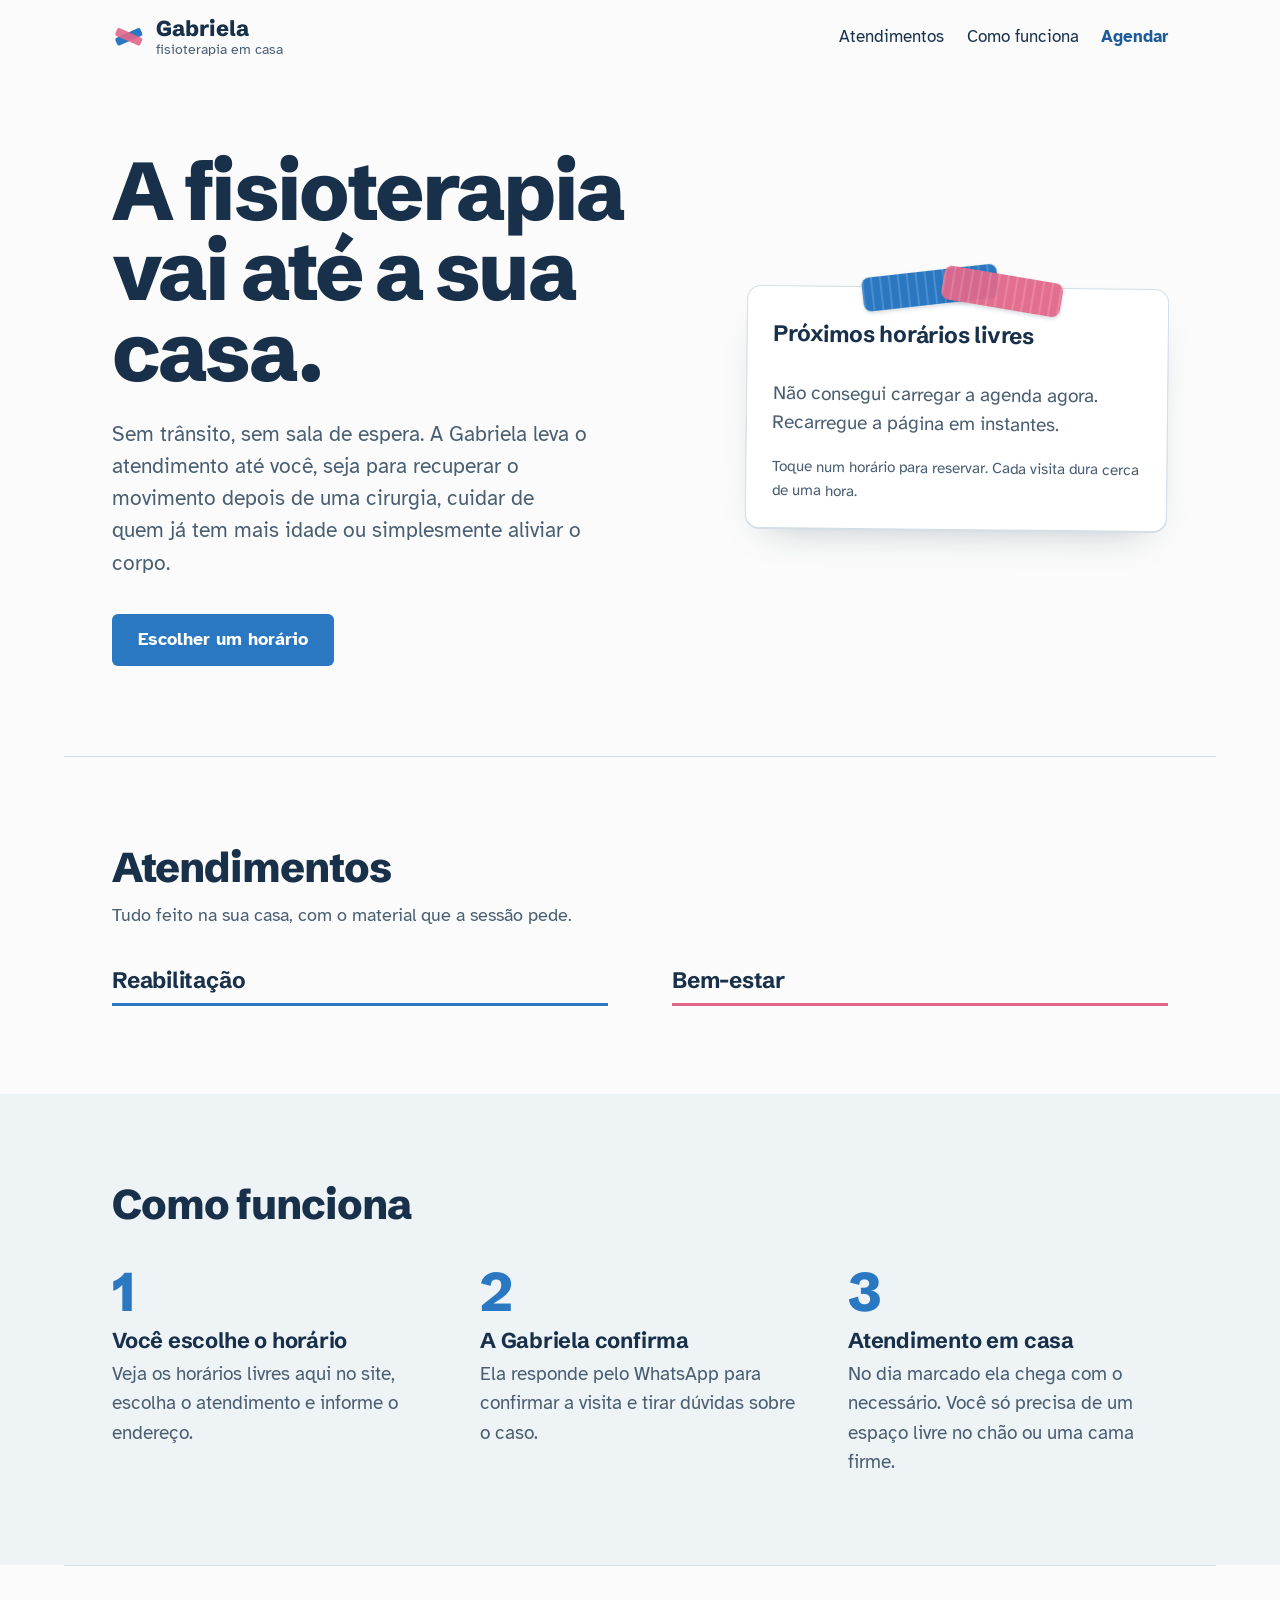
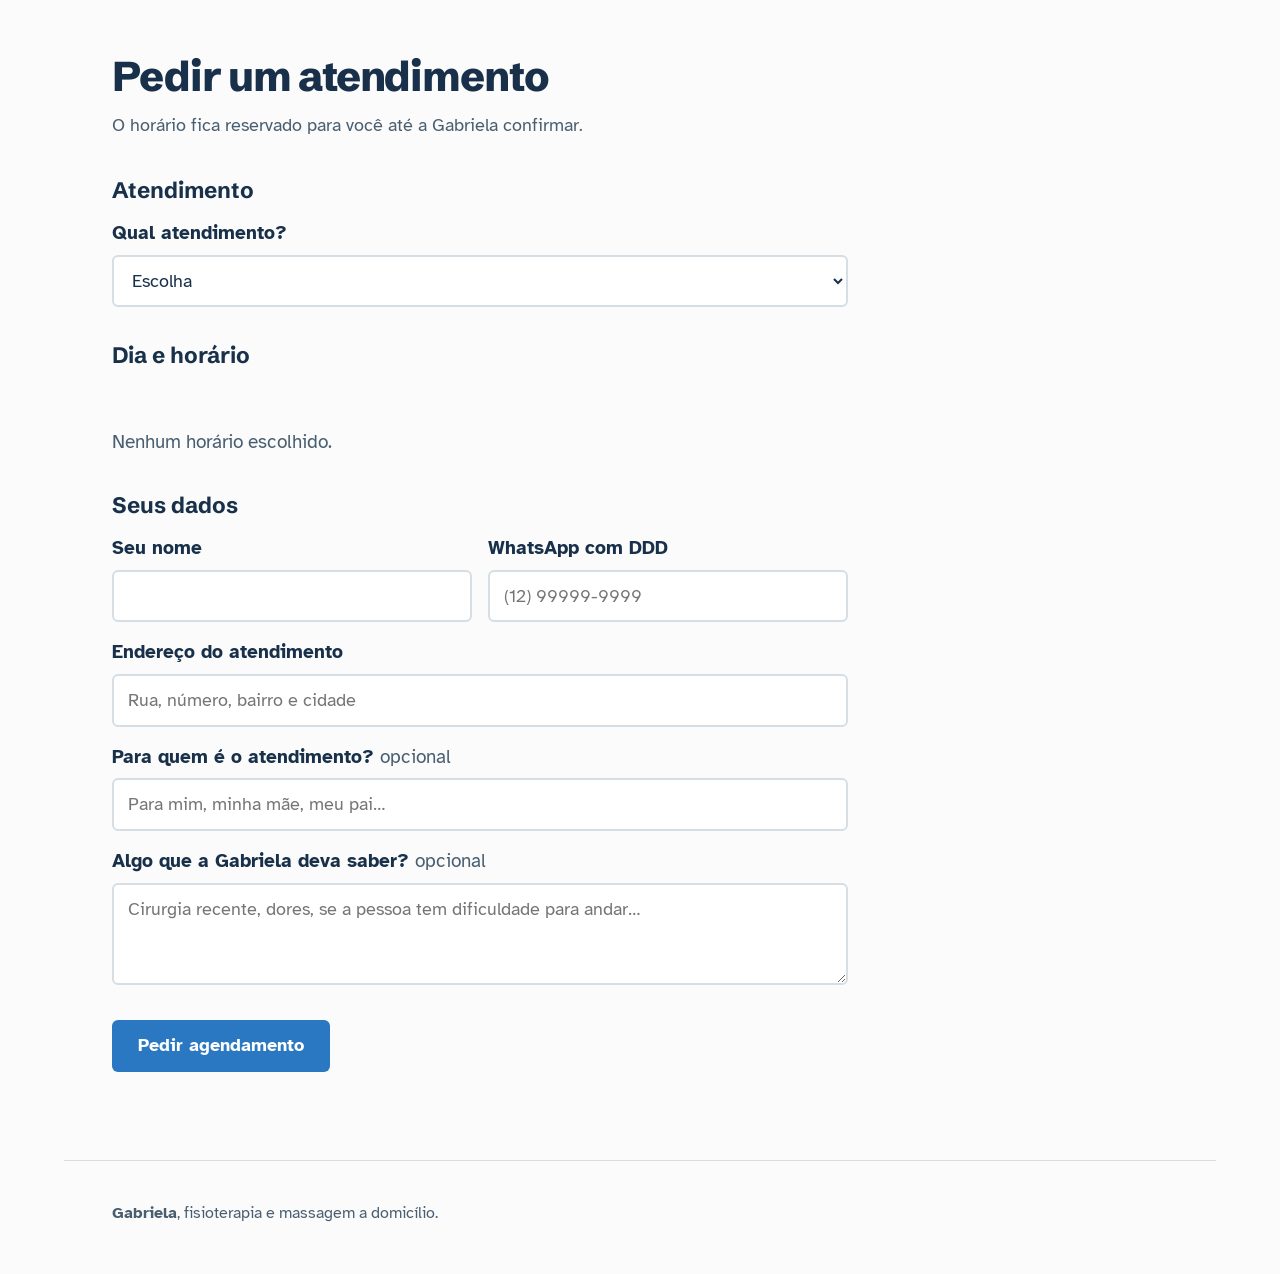
==== web/index.html @ 6bee6603 "Site, agenda online e painel da Gabriela Co-Authored-By: Claude Opus 5.5 <noreply@anthropic.com> Cla" ====
<!doctype html>
<html lang="pt-BR">
<head>
  <meta charset="utf-8">
  <meta name="viewport" content="width=device-width, initial-scale=1">
  <title>Gabriela Fisioterapia em casa</title>
  <meta name="description" content="Fisioterapia e massagem no conforto da sua casa. Idosos, pós-operatório, gestantes, drenagem e mais. Escolha um horário livre e peça seu atendimento.">
  <link rel="icon" href="favicon.svg" type="image/svg+xml">
  <link rel="preconnect" href="https://fonts.googleapis.com">
  <link rel="preconnect" href="https://fonts.gstatic.com" crossorigin>
  <link href="https://fonts.googleapis.com/css2?family=Atkinson+Hyperlegible:wght@400;700&family=Schibsted+Grotesk:wght@500;700;800&display=swap" rel="stylesheet">
  <link rel="stylesheet" href="styles.css">
</head>
<body>
  <a class="skip" href="#agendar">Pular para o agendamento</a>

  <header class="top">
    <a class="brand" href="#">
      <svg class="brand-mark" viewBox="0 0 32 32" aria-hidden="true"><rect x="3" y="12" width="26" height="8" rx="2" transform="rotate(-24 16 16)" fill="var(--fita-azul)"/><rect x="3" y="12" width="26" height="8" rx="2" transform="rotate(24 16 16)" fill="var(--fita-rosa)" opacity=".9"/></svg>
      <span>Gabriela <small>fisioterapia em casa</small></span>
    </a>
    <nav aria-label="Principal">
      <a href="#atendimentos">Atendimentos</a>
      <a href="#como-funciona">Como funciona</a>
      <a class="nav-cta" href="#agendar">Agendar</a>
    </nav>
  </header>

  <main>
    <section class="hero">
      <div class="hero-copy">
        <h1>A fisioterapia vai até a sua casa.</h1>
        <p class="lede">Sem trânsito, sem sala de espera. A Gabriela leva o atendimento até você, seja para recuperar o movimento depois de uma cirurgia, cuidar de quem já tem mais idade ou simplesmente aliviar o corpo.</p>
        <div class="hero-actions">
          <a class="btn btn-primary" href="#agendar">Escolher um horário</a>
          <a class="btn btn-quiet js-whatsapp" href="#" hidden>Falar no WhatsApp</a>
        </div>
      </div>

      <aside class="agenda" aria-labelledby="agenda-titulo">
        <span class="tape tape-a" aria-hidden="true"></span>
        <span class="tape tape-b" aria-hidden="true"></span>
        <h2 id="agenda-titulo">Próximos horários livres</h2>
        <div class="agenda-days" id="agenda-days" aria-live="polite">
          <p class="agenda-loading">Carregando a agenda…</p>
        </div>
        <p class="agenda-note">Toque num horário para reservar. Cada visita dura cerca de uma hora.</p>
      </aside>
    </section>

    <section class="section" id="atendimentos" aria-labelledby="atend-titulo">
      <div class="section-head">
        <h2 id="atend-titulo">Atendimentos</h2>
        <p>Tudo feito na sua casa, com o material que a sessão pede.</p>
      </div>
      <div class="services">
        <div class="service-group">
          <h3>Reabilitação</h3>
          <ul id="services-reabilitacao" class="service-list"></ul>
        </div>
        <div class="service-group">
          <h3>Bem-estar</h3>
          <ul id="services-bem-estar" class="service-list"></ul>
        </div>
      </div>
    </section>

    <section class="section section-steps" id="como-funciona" aria-labelledby="como-titulo">
      <div class="section-head">
        <h2 id="como-titulo">Como funciona</h2>
      </div>
      <ol class="steps">
        <li>
          <h3>Você escolhe o horário</h3>
          <p>Veja os horários livres aqui no site, escolha o atendimento e informe o endereço.</p>
        </li>
        <li>
          <h3>A Gabriela confirma</h3>
          <p>Ela responde pelo WhatsApp para confirmar a visita e tirar dúvidas sobre o caso.</p>
        </li>
        <li>
          <h3>Atendimento em casa</h3>
          <p>No dia marcado ela chega com o necessário. Você só precisa de um espaço livre no chão ou uma cama firme.</p>
        </li>
      </ol>
    </section>

    <section class="section booking" id="agendar" aria-labelledby="agendar-titulo">
      <div class="section-head">
        <h2 id="agendar-titulo">Pedir um atendimento</h2>
        <p>O horário fica reservado para você até a Gabriela confirmar.</p>
      </div>

      <form id="booking-form" class="booking-form" novalidate>
        <fieldset>
          <legend>Atendimento</legend>
          <label class="field">
            <span>Qual atendimento?</span>
            <select name="service" id="service" required>
              <option value="">Escolha</option>
            </select>
            <em class="error" data-for="service"></em>
          </label>
        </fieldset>

        <fieldset>
          <legend>Dia e horário</legend>
          <div class="day-picker" id="day-picker" role="radiogroup" aria-label="Dia"></div>
          <div class="time-picker" id="time-picker" role="radiogroup" aria-label="Horário"></div>
          <p class="picked" id="picked" aria-live="polite">Nenhum horário escolhido.</p>
          <em class="error" data-for="slot"></em>
        </fieldset>

        <fieldset>
          <legend>Seus dados</legend>
          <div class="grid-2">
            <label class="field">
              <span>Seu nome</span>
              <input name="name" autocomplete="name" required maxlength="80">
              <em class="error" data-for="name"></em>
            </label>
            <label class="field">
              <span>WhatsApp com DDD</span>
              <input name="phone" type="tel" autocomplete="tel" inputmode="tel" placeholder="(12) 99999-9999" required maxlength="30">
              <em class="error" data-for="phone"></em>
            </label>
          </div>
          <label class="field">
            <span>Endereço do atendimento</span>
            <input name="address" autocomplete="street-address" placeholder="Rua, número, bairro e cidade" required maxlength="200">
            <em class="error" data-for="address"></em>
          </label>
          <label class="field">
            <span>Para quem é o atendimento? <i>opcional</i></span>
            <input name="forWhom" placeholder="Para mim, minha mãe, meu pai…" maxlength="80">
          </label>
          <label class="field">
            <span>Algo que a Gabriela deva saber? <i>opcional</i></span>
            <textarea name="notes" rows="3" maxlength="600" placeholder="Cirurgia recente, dores, se a pessoa tem dificuldade para andar…"></textarea>
          </label>
          <label class="hp" aria-hidden="true">Site <input name="website" tabindex="-1" autocomplete="off"></label>
        </fieldset>

        <div class="form-actions">
          <button class="btn btn-primary" type="submit" id="submit">Pedir agendamento</button>
          <p class="form-status" id="form-status" role="status"></p>
        </div>
      </form>

      <div class="done" id="done" hidden tabindex="-1">
        <h3>Pedido enviado</h3>
        <p id="done-text">A Gabriela vai confirmar pelo WhatsApp.</p>
        <button class="btn btn-quiet" type="button" id="new-booking">Fazer outro pedido</button>
      </div>
    </section>
  </main>

  <footer class="foot">
    <p><strong>Gabriela</strong>, fisioterapia e massagem a domicílio.</p>
    <p class="foot-links"><a class="js-whatsapp" href="#" hidden>WhatsApp</a></p>
  </footer>

  <script src="config.js"></script>
  <script src="app.js"></script>
</body>
</html>
---- web/styles.css ----
/* Gabriela, fisioterapia em casa
   Motivo visual: fita kinesio (azul e rosa) presa na agenda.
   Corpo em Atkinson Hyperlegible, pensada para quem enxerga pouco:
   boa parte do público é idoso ou familiar de idoso. */

:root {
  --papel: #FAFBFA;
  --nevoa: #EEF3F6;
  --tinta: #18304A;
  --tinta-suave: #4A5E72;
  --linha: #D5DEE5;
  --fita-azul: #2A78C2;
  --fita-azul-escura: #1D5C98;
  --fita-rosa: #E2668A;
  --fita-bege: #EBD5C0;
  --ok: #2F7D5B;
  --erro: #B4324F;

  --f-display: "Schibsted Grotesk", "Helvetica Neue", Arial, sans-serif;
  --f-texto: "Atkinson Hyperlegible", "Segoe UI", Arial, sans-serif;

  --t-0: 1.1875rem;   /* 19px corpo */
  --t-1: 1.4rem;
  --t-2: 1.85rem;
  --t-3: 2.6rem;
  --t-hero: clamp(2.7rem, 6.4vw, 5.4rem);

  --gutter: clamp(1rem, 4vw, 3rem);
  --max: 72rem;
  --raio-s: 6px;
  --raio-m: 14px;
}

*, *::before, *::after { box-sizing: border-box; }
[hidden] { display: none !important; }
html { scroll-behavior: smooth; -webkit-text-size-adjust: 100%; }
@media (prefers-reduced-motion: reduce) { html { scroll-behavior: auto; } }

body {
  margin: 0;
  background: var(--papel);
  color: var(--tinta);
  font: 400 var(--t-0)/1.55 var(--f-texto);
}

h1, h2, h3 { font-family: var(--f-display); line-height: 1.08; margin: 0; letter-spacing: -0.01em; }
p { margin: 0; }
a { color: var(--fita-azul-escura); text-underline-offset: 0.18em; }
a:hover { color: var(--tinta); }

:focus-visible { outline: 3px solid var(--fita-rosa); outline-offset: 3px; border-radius: 2px; }

.skip { position: absolute; left: -999px; top: 0; background: var(--tinta); color: #fff; padding: .6rem 1rem; z-index: 10; }
.skip:focus { left: 1rem; top: 1rem; }

/* ---------- Topo ---------- */
.top {
  max-width: var(--max); margin: 0 auto; padding: 1.1rem var(--gutter);
  display: flex; align-items: center; justify-content: space-between; gap: 1rem; flex-wrap: wrap;
}
.brand { display: flex; align-items: center; gap: .65rem; text-decoration: none; color: var(--tinta); font-family: var(--f-display); font-weight: 800; font-size: 1.35rem; line-height: 1; }
.brand small { display: block; font-family: var(--f-texto); font-weight: 400; font-size: .9rem; color: var(--tinta-suave); margin-top: .2rem; }
.brand-mark { width: 2.1rem; height: 2.1rem; flex: none; }
.top nav { display: flex; gap: 1.4rem; align-items: center; font-size: 1.05rem; }
.top nav a { color: var(--tinta); text-decoration: none; }
.top nav a:hover { text-decoration: underline; }
.top nav a.nav-cta { font-weight: 700; color: var(--fita-azul-escura); }

/* ---------- Botões ---------- */
.btn {
  display: inline-flex; align-items: center; justify-content: center; gap: .5rem;
  min-height: 3.25rem; padding: .7rem 1.5rem; border-radius: var(--raio-s);
  font: 700 1.1rem/1.2 var(--f-texto); text-decoration: none; cursor: pointer;
  border: 2px solid transparent; transition: background-color .15s, color .15s, border-color .15s;
}
.btn-primary { background: var(--fita-azul); color: #fff; }
.btn-primary:hover { background: var(--fita-azul-escura); color: #fff; }
.btn-primary[disabled] { opacity: .6; cursor: progress; }
.btn-quiet { background: transparent; color: var(--tinta); border-color: var(--tinta); }
.btn-quiet:hover { background: var(--tinta); color: #fff; }

/* ---------- Hero ---------- */
.hero {
  max-width: var(--max); margin: 0 auto; padding: clamp(2rem, 6vw, 5rem) var(--gutter) clamp(3rem, 7vw, 6rem);
  display: grid; grid-template-columns: minmax(0, 1.35fr) minmax(0, 1fr); gap: clamp(2rem, 5vw, 4.5rem); align-items: center;
}
.hero h1 { font-size: var(--t-hero); font-weight: 800; letter-spacing: -0.035em; line-height: .98; max-width: 11ch; }
.lede { margin-top: 1.6rem; font-size: 1.3rem; color: var(--tinta-suave); max-width: 34ch; }
.hero-actions { display: flex; flex-wrap: wrap; gap: .8rem; margin-top: 2.2rem; }

/* Agenda presa com fita */
.agenda {
  position: relative; background: #fff; border: 1px solid var(--linha); border-radius: var(--raio-m);
  padding: 2.2rem 1.6rem 1.5rem; box-shadow: 0 1px 0 var(--linha), 0 18px 40px -24px rgba(24, 48, 74, .35);
  transform: rotate(.6deg);
}
.agenda h2 { font-size: var(--t-1); font-weight: 700; }
.agenda-note { margin-top: 1.1rem; font-size: .95rem; color: var(--tinta-suave); }
.agenda-loading { margin-top: 1rem; color: var(--tinta-suave); }
.agenda-days { margin-top: 1.1rem; display: grid; gap: 1rem; }
.agenda-day h3 { font-family: var(--f-texto); font-size: 1rem; font-weight: 700; color: var(--tinta-suave); margin-bottom: .45rem; }
.agenda-times { display: flex; flex-wrap: wrap; gap: .45rem; }
.agenda-times button {
  font: 700 1.05rem/1 var(--f-texto); color: var(--fita-azul-escura); background: var(--nevoa);
  border: 1px solid transparent; border-radius: var(--raio-s); padding: .65rem .8rem; min-height: 2.75rem; cursor: pointer;
}
.agenda-times button:hover { border-color: var(--fita-azul); background: #fff; }

.tape {
  position: absolute; height: 2.1rem; width: 9.5rem; border-radius: .5rem; pointer-events: none;
  background:
    repeating-linear-gradient(90deg, rgba(255,255,255,.16) 0 2px, transparent 2px 9px),
    var(--c);
  box-shadow: 0 2px 4px rgba(24, 48, 74, .18);
  transform-origin: center;
}
.tape-a { --c: var(--fita-azul); top: -1.05rem; left: calc(50% - 6rem); width: 8.5rem; transform: rotate(-7deg); }
.tape-b { --c: var(--fita-rosa); top: -.85rem; left: calc(50% - 1rem); width: 7.5rem; transform: rotate(9deg); opacity: .94; }

@media (prefers-reduced-motion: no-preference) {
  .tape { animation: aplicar .55s cubic-bezier(.2,.7,.2,1) both; }
  .tape-a { --r: -7deg; animation-delay: .25s; }
  .tape-b { --r: 9deg; animation-delay: .5s; }
  @keyframes aplicar {
    from { transform: rotate(var(--r)) scaleX(0); }
    to   { transform: rotate(var(--r)) scaleX(1); }
  }
}

/* ---------- Seções ---------- */
.section { max-width: var(--max); margin: 0 auto; padding: clamp(3rem, 7vw, 5.5rem) var(--gutter); border-top: 1px solid var(--linha); }
.section-head { display: grid; gap: .7rem; margin-bottom: 2.4rem; max-width: 40rem; }
.section-head h2 { font-size: var(--t-3); font-weight: 800; letter-spacing: -0.025em; }
.section-head p { color: var(--tinta-suave); font-size: 1.15rem; }

/* Atendimentos: lista, não cards */
.services { display: grid; grid-template-columns: 1fr 1fr; gap: 2rem clamp(2rem, 5vw, 4rem); }
.service-group h3 { font-size: var(--t-1); font-weight: 700; padding-bottom: .7rem; border-bottom: 3px solid var(--fita-azul); }
.service-group:last-child h3 { border-bottom-color: var(--fita-rosa); }
.service-list { list-style: none; margin: 0; padding: 0; }
.service-list li { padding: 1.05rem 0; border-bottom: 1px solid var(--linha); }
.service-list strong { display: block; font-size: 1.15rem; }
.service-list span { display: block; color: var(--tinta-suave); margin-top: .2rem; max-width: 42ch; }

/* Como funciona: sequência real, então numerada */
.section-steps { background: var(--nevoa); max-width: none; border-top: 0; }
.section-steps > * { max-width: calc(var(--max) - 2 * var(--gutter)); margin-left: auto; margin-right: auto; }
.steps { list-style: none; counter-reset: passo; margin: 0 auto; padding: 0; display: grid; grid-template-columns: repeat(3, 1fr); gap: clamp(1.5rem, 4vw, 3rem); }
.steps li { counter-increment: passo; }
.steps li::before {
  content: counter(passo); display: block; font: 800 3.4rem/1 var(--f-display); color: var(--fita-azul); margin-bottom: .6rem;
}
.steps h3 { font-size: 1.35rem; font-weight: 700; margin-bottom: .45rem; }
.steps p { color: var(--tinta-suave); max-width: 32ch; }

/* ---------- Formulário ---------- */
.booking-form { max-width: 46rem; display: grid; gap: 2.2rem; }
fieldset { border: 0; margin: 0; padding: 0; display: grid; gap: 1rem; min-width: 0; }
legend { font: 700 var(--t-1)/1.2 var(--f-display); margin-bottom: .9rem; padding: 0; }
.field { display: grid; gap: .4rem; }
.field > span { font-weight: 700; }
.field i { font-style: normal; font-weight: 400; color: var(--tinta-suave); }
input, select, textarea {
  font: 400 1.1rem/1.4 var(--f-texto); color: var(--tinta); background: #fff;
  border: 2px solid var(--linha); border-radius: var(--raio-s); padding: .75rem .85rem; min-height: 3.2rem; width: 100%;
}
textarea { resize: vertical; min-height: 6rem; }
input:hover, select:hover, textarea:hover { border-color: #AEBCC8; }
input:focus, select:focus, textarea:focus { border-color: var(--fita-azul); outline: none; box-shadow: 0 0 0 3px rgba(42, 120, 194, .2); }
[aria-invalid="true"] { border-color: var(--erro); }
.error { color: var(--erro); font-style: normal; font-size: 1rem; min-height: 0; }
.error:empty { display: none; }
.grid-2 { display: grid; grid-template-columns: 1fr 1fr; gap: 1rem; }
.hp { position: absolute; left: -9999px; width: 1px; height: 1px; overflow: hidden; }

.day-picker { display: flex; gap: .5rem; overflow-x: auto; padding: .2rem .2rem .6rem; scrollbar-width: thin; }
.day-picker button {
  flex: none; display: grid; justify-items: center; gap: .1rem; min-width: 4.6rem; padding: .6rem .5rem;
  border: 2px solid var(--linha); border-radius: var(--raio-s); background: #fff; color: var(--tinta); cursor: pointer;
  font: 400 .95rem/1.2 var(--f-texto);
}
.day-picker button b { font: 800 1.6rem/1 var(--f-display); }
.day-picker button:hover { border-color: var(--fita-azul); }
.day-picker button[aria-checked="true"] { background: var(--tinta); border-color: var(--tinta); color: #fff; }
.time-picker { display: flex; flex-wrap: wrap; gap: .5rem; }
.time-picker button {
  min-width: 5.2rem; min-height: 3rem; border: 2px solid var(--linha); border-radius: var(--raio-s);
  background: #fff; color: var(--tinta); font: 700 1.1rem/1 var(--f-texto); cursor: pointer;
}
.time-picker button:hover { border-color: var(--fita-azul); }
.time-picker button[aria-checked="true"] { background: var(--fita-azul); border-color: var(--fita-azul); color: #fff; }
.picked { color: var(--tinta-suave); }
.picked strong { color: var(--tinta); }

.form-actions { display: flex; flex-wrap: wrap; align-items: center; gap: 1rem 1.4rem; }
.form-status { color: var(--erro); }

.done { max-width: 40rem; border-left: 6px solid var(--ok); padding: 1.2rem 0 1.2rem 1.5rem; display: grid; gap: .8rem; justify-items: start; }
.done h3 { font-size: var(--t-2); }
.done:focus { outline: none; }

/* ---------- Rodapé ---------- */
.foot {
  max-width: var(--max); margin: 0 auto; padding: 2.5rem var(--gutter) 3rem; border-top: 1px solid var(--linha);
  display: flex; flex-wrap: wrap; justify-content: space-between; gap: 1rem; color: var(--tinta-suave); font-size: 1rem;
}
.foot-links { display: flex; gap: 1.2rem; }

/* ---------- Responsivo ---------- */
@media (max-width: 860px) {
  .hero { grid-template-columns: 1fr; }
  .agenda { transform: none; margin-top: 1rem; }
  .services { grid-template-columns: 1fr; }
  .steps { grid-template-columns: 1fr; }
}
@media (max-width: 560px) {
  :root { --t-3: 2.1rem; }
  .top nav a:not(.nav-cta) { display: none; }
  .grid-2 { grid-template-columns: 1fr; }
  .btn { width: 100%; }
  .hero-actions .btn, .form-actions .btn { width: 100%; }
}

/* ---------- Painel ---------- */
.link-btn { background: none; border: 0; padding: .3rem 0; font: 700 1.05rem/1.2 var(--f-texto); color: var(--fita-azul-escura); text-decoration: underline; text-underline-offset: .18em; cursor: pointer; }
.link-btn:hover { color: var(--tinta); }
.panel-main { max-width: var(--max); margin: 0 auto; padding: 1rem var(--gutter) 4rem; }
.login { max-width: 28rem; padding-top: 3rem; display: grid; gap: 1.6rem; }
.login h1, .panel-head h1 { font-size: var(--t-3); font-weight: 800; letter-spacing: -0.025em; }
.panel-head { display: flex; flex-wrap: wrap; align-items: end; justify-content: space-between; gap: 1rem 2rem; padding: 1.5rem 0 1rem; border-bottom: 1px solid var(--linha); }
.tabs { display: flex; flex-wrap: wrap; gap: .4rem; }
.tabs button { font: 700 1rem/1 var(--f-texto); padding: .7rem 1rem; min-height: 2.75rem; border-radius: var(--raio-s); border: 2px solid var(--linha); background: #fff; color: var(--tinta); cursor: pointer; }
.tabs button[aria-selected="true"] { background: var(--tinta); border-color: var(--tinta); color: #fff; }
.count { font-weight: 400; }
.empty { color: var(--tinta-suave); padding: 2rem 0; }
.day-group { margin-top: 2.2rem; }
.day-group > h2 { font-size: var(--t-1); font-weight: 700; padding-bottom: .5rem; border-bottom: 3px solid var(--fita-azul); }
.booking-row { display: grid; grid-template-columns: 5rem minmax(0, 1fr) auto; gap: 1rem 1.5rem; padding: 1.3rem 0; border-bottom: 1px solid var(--linha); }
.b-time { font: 800 1.6rem/1 var(--f-display); color: var(--fita-azul-escura); padding-top: .15rem; }
.b-main { display: grid; gap: .25rem; }
.b-main h3 { font-size: 1.3rem; font-weight: 700; }
.b-main h3 span { font: 400 1rem var(--f-texto); color: var(--tinta-suave); }
.b-svc { font-weight: 700; }
.b-notes { background: var(--nevoa); border-radius: var(--raio-s); padding: .6rem .8rem; margin-top: .3rem; max-width: 60ch; }
.tag { font-weight: 400; font-size: .9rem; border: 1px solid var(--linha); border-radius: 999px; padding: .1rem .55rem; margin-left: .4rem; color: var(--tinta-suave); white-space: nowrap; }
.status-confirmado .tag { border-color: var(--ok); color: var(--ok); }
.status-recusado, .status-cancelado { opacity: .6; }
.b-actions { display: grid; gap: .5rem; align-content: start; justify-items: stretch; min-width: 13rem; }
.b-actions .link-btn { justify-self: start; }
.blocks { margin-top: 4rem; padding-top: 2rem; border-top: 1px solid var(--linha); display: grid; gap: 1rem; max-width: 46rem; }
.blocks h2 { font-size: var(--t-2); font-weight: 800; }
.blocks > p { color: var(--tinta-suave); }
.block-form { display: grid; grid-template-columns: 12rem 1fr auto; gap: 1rem; align-items: end; }
.block-list { list-style: none; margin: 0; padding: 0; }
.block-list li { display: flex; justify-content: space-between; gap: 1rem; padding: .7rem 0; border-bottom: 1px solid var(--linha); }
@media (max-width: 760px) {
  .booking-row { grid-template-columns: 4rem minmax(0, 1fr); }
  .b-actions { grid-column: 1 / -1; min-width: 0; }
  .block-form { grid-template-columns: 1fr; }
}
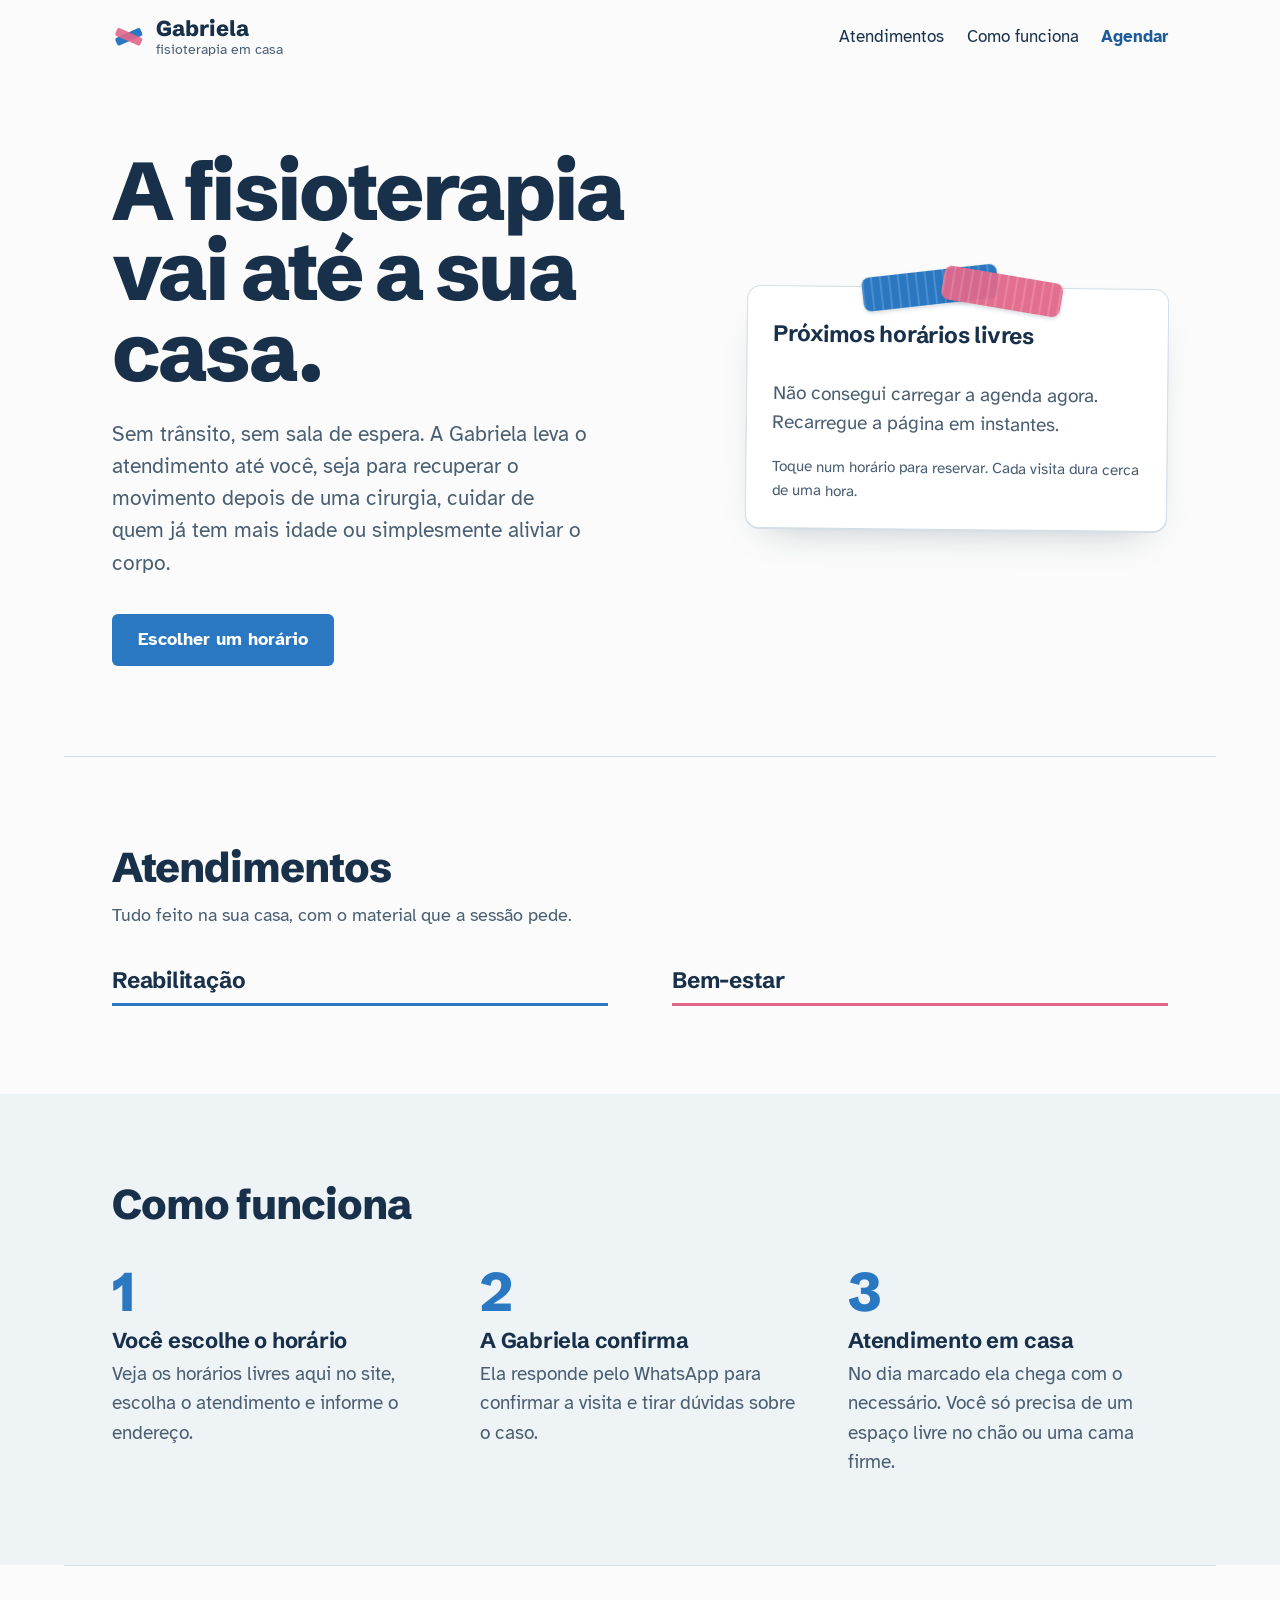
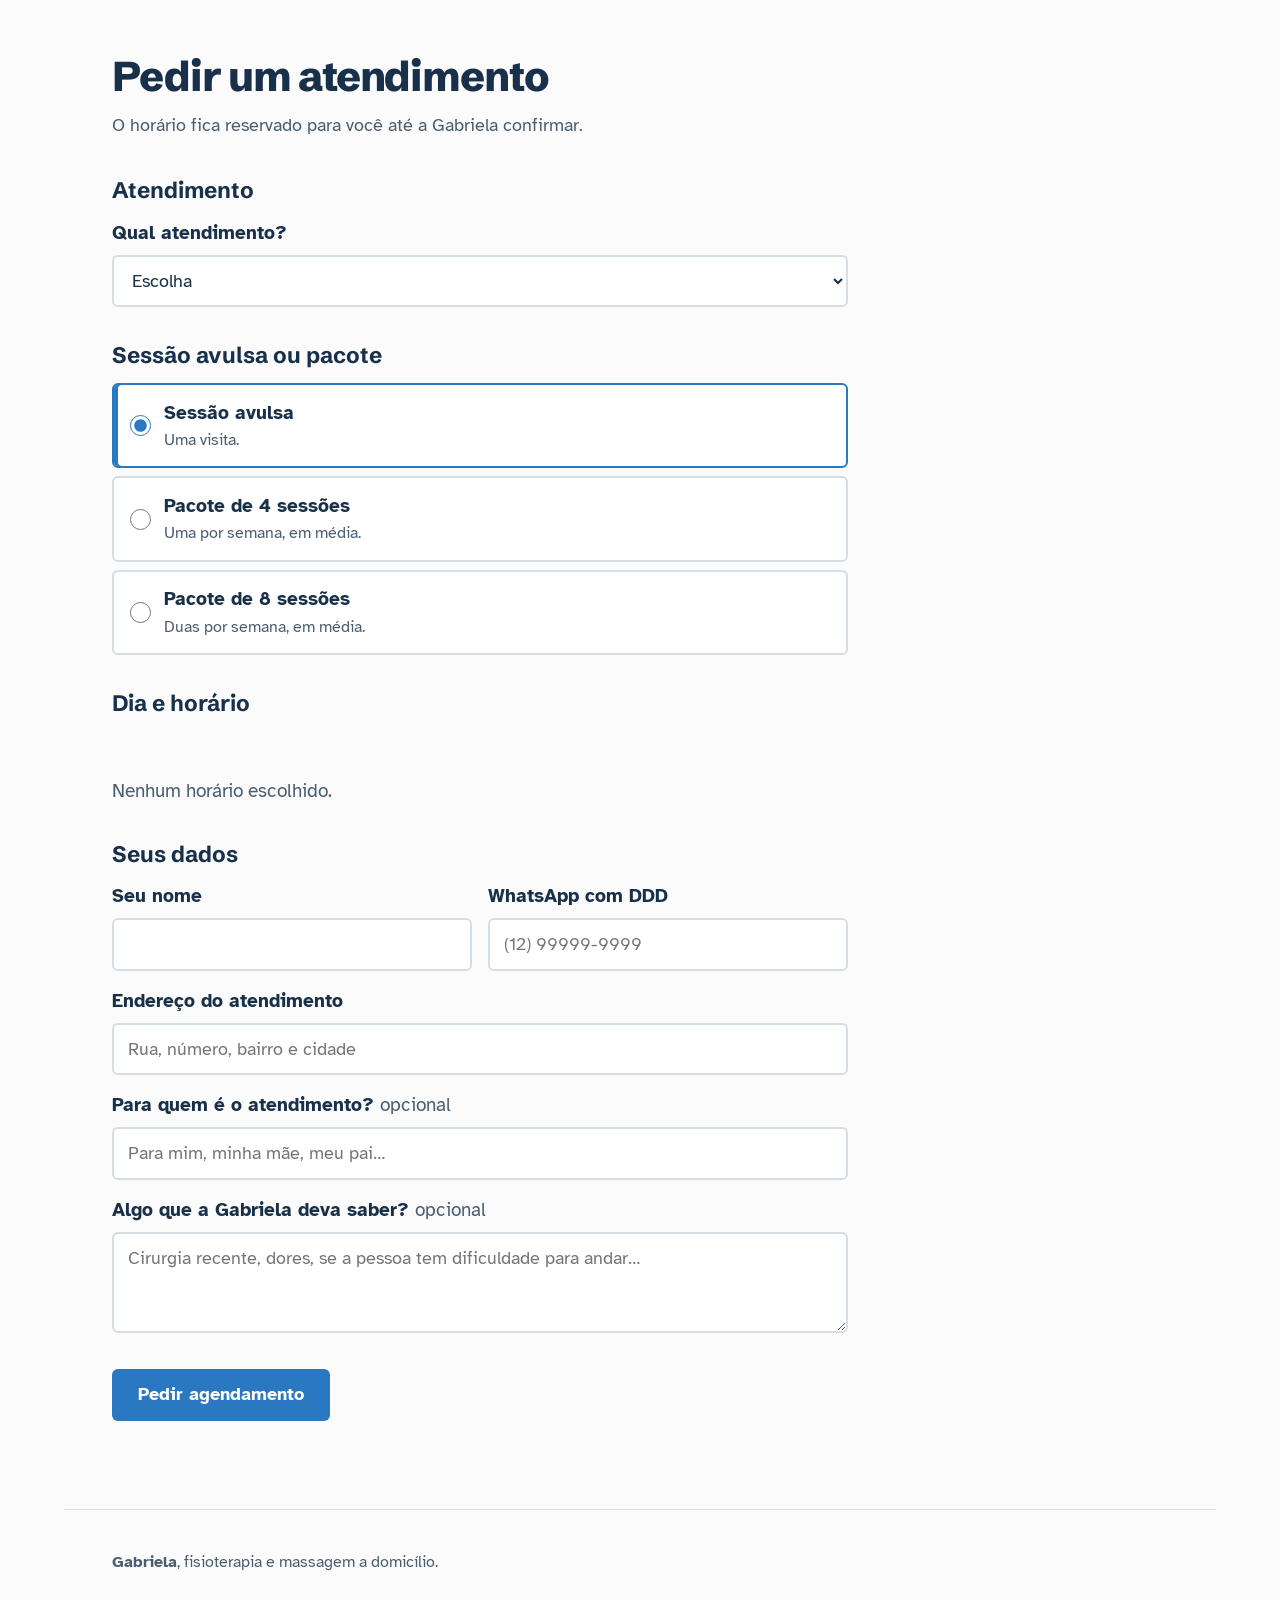
==== commit f3ca29ff: "Pacotes de 4/8 sessões em 30 dias, calendário e controle de pacotes no painel Co-Authored-By: Claude" ====
--- a/web/index.html
+++ b/web/index.html
@@ -104,10 +104,21 @@
         </fieldset>
 
         <fieldset>
-          <legend>Dia e horário</legend>
+          <legend>Sessão avulsa ou pacote</legend>
+          <div class="plans" role="radiogroup" aria-label="Plano">
+            <label class="plan"><input type="radio" name="plan" value="avulso" checked><span><strong>Sessão avulsa</strong><small>Uma visita.</small></span></label>
+            <label class="plan"><input type="radio" name="plan" value="pacote4"><span><strong>Pacote de 4 sessões</strong><small>Uma por semana, em média.</small></span></label>
+            <label class="plan"><input type="radio" name="plan" value="pacote8"><span><strong>Pacote de 8 sessões</strong><small>Duas por semana, em média.</small></span></label>
+          </div>
+          <p class="plan-rule" id="plan-rule" hidden>No pacote, você já marca todas as sessões agora. Elas precisam caber em 30 dias contados a partir da primeira, com no máximo uma por dia.</p>
+        </fieldset>
+
+        <fieldset>
+          <legend id="slot-legend">Dia e horário</legend>
           <div class="day-picker" id="day-picker" role="radiogroup" aria-label="Dia"></div>
           <div class="time-picker" id="time-picker" role="radiogroup" aria-label="Horário"></div>
           <p class="picked" id="picked" aria-live="polite">Nenhum horário escolhido.</p>
+          <ul class="chosen" id="chosen"></ul>
           <em class="error" data-for="slot"></em>
         </fieldset>
 
--- a/web/styles.css
+++ b/web/styles.css
@@ -258,3 +258,107 @@
   .b-actions { grid-column: 1 / -1; min-width: 0; }
   .block-form { grid-template-columns: 1fr; }
 }
+
+/* ---------- Planos e sessões escolhidas ---------- */
+.plans { display: grid; gap: .5rem; }
+.plan { display: flex; gap: .85rem; align-items: center; padding: .85rem 1rem; border: 2px solid var(--linha); border-radius: var(--raio-s); background: #fff; cursor: pointer; }
+.plan:hover { border-color: #AEBCC8; }
+.plan input { width: 1.3rem; height: 1.3rem; min-height: 0; margin: 0; accent-color: var(--fita-azul); flex: none; }
+.plan strong { display: block; }
+.plan small { display: block; color: var(--tinta-suave); font-size: 1rem; }
+.plan:has(input:checked) { border-color: var(--fita-azul); box-shadow: inset 4px 0 0 var(--fita-azul); }
+.plan-rule { background: var(--nevoa); border-radius: var(--raio-s); padding: .8rem 1rem; max-width: 60ch; }
+.day-picker button[disabled] { opacity: .35; cursor: not-allowed; border-color: var(--linha); }
+.day-picker button.has-pick { box-shadow: inset 0 -5px 0 var(--fita-rosa); }
+.chosen { list-style: none; margin: 0; padding: 0; display: grid; gap: .3rem; }
+.chosen li { display: flex; justify-content: space-between; align-items: center; gap: 1rem; padding: .55rem .8rem; background: #fff; border: 1px solid var(--linha); border-left: 4px solid var(--fita-rosa); border-radius: var(--raio-s); }
+.chosen:empty { display: none; }
+
+/* ---------- Painel: seções ---------- */
+.views { display: flex; gap: 1.6rem; border-bottom: 1px solid var(--linha); margin-top: .5rem; overflow-x: auto; }
+.views button { background: none; border: 0; border-bottom: 4px solid transparent; padding: .8rem 0 .7rem; font: 700 1.15rem/1 var(--f-display); color: var(--tinta-suave); cursor: pointer; white-space: nowrap; }
+.views button:hover { color: var(--tinta); }
+.views button[aria-current="page"] { color: var(--tinta); border-bottom-color: var(--fita-azul); }
+.tag-pacote { border-color: var(--fita-rosa); color: #A23A5B; }
+.b-time-pkg { display: grid; justify-items: start; }
+.b-time-pkg small { font: 400 .9rem var(--f-texto); color: var(--tinta-suave); margin-top: .2rem; }
+.pkg-sessions { margin: .3rem 0 0; padding-left: 1.1rem; }
+.b-hint { color: var(--tinta-suave); font-size: 1rem; }
+.link-danger { color: var(--erro); }
+
+/* Calendário */
+.cal-nav { display: flex; align-items: center; gap: .8rem; flex-wrap: wrap; }
+.cal-nav h2 { font-size: var(--t-1); min-width: 11ch; text-align: center; }
+.cal-nav .btn { min-height: 2.6rem; padding: .4rem .9rem; font-size: 1rem; }
+.cal-legend { display: flex; flex-wrap: wrap; align-items: center; gap: .4rem 1.2rem; margin: 1.2rem 0 .8rem; color: var(--tinta-suave); font-size: 1rem; }
+.key { display: inline-block; width: 1rem; height: 1rem; border-radius: 3px; margin-right: -.8rem; vertical-align: -2px; }
+.key-avulso { background: var(--nevoa); border-left: 4px solid var(--fita-azul); }
+.key-pacote { background: var(--nevoa); border-left: 4px solid var(--fita-rosa); }
+.key-feito { background: #fff; border: 1px dashed #9FB0BF; }
+.cal-grid { display: grid; grid-template-columns: repeat(7, minmax(0, 1fr)); border-top: 1px solid var(--linha); border-left: 1px solid var(--linha); }
+.cal-wd { padding: .5rem .6rem; font-size: .95rem; font-weight: 700; color: var(--tinta-suave); border-right: 1px solid var(--linha); border-bottom: 1px solid var(--linha); background: var(--papel); }
+.cal-cell { min-height: 7.5rem; padding: .4rem; border-right: 1px solid var(--linha); border-bottom: 1px solid var(--linha); background: #fff; display: flex; flex-direction: column; gap: .25rem; }
+.cal-pad { background: var(--papel); }
+.cal-cell.is-past { background: #FBFCFC; }
+.cal-day b { font: 700 1rem/1 var(--f-display); display: inline-grid; place-items: center; width: 1.9rem; height: 1.9rem; border-radius: 50%; }
+.cal-cell.is-today .cal-day b { background: var(--tinta); color: #fff; }
+.cal-day-long { display: none; }
+.cal-item { text-align: left; border: 0; border-left: 4px solid var(--fita-azul); background: var(--nevoa); border-radius: 4px; padding: .3rem .4rem; font: 400 .95rem/1.2 var(--f-texto); color: var(--tinta); cursor: pointer; overflow: hidden; text-overflow: ellipsis; white-space: nowrap; }
+.cal-item:hover { background: #E1EAF1; }
+.cal-item.is-pkg { border-left-color: var(--fita-rosa); }
+.cal-item.is-done { background: #fff; outline: 1px dashed #9FB0BF; outline-offset: -1px; color: var(--tinta-suave); }
+.cal-time { font-weight: 700; }
+.cal-empty { grid-column: 1 / -1; border-right: 1px solid var(--linha); border-bottom: 1px solid var(--linha); padding: 1.2rem; margin: 0; }
+.cal-detail { margin-top: 1.6rem; }
+.cal-detail > h2 { font-size: var(--t-1); padding-bottom: .5rem; border-bottom: 3px solid var(--fita-azul); }
+.cal-detail:focus { outline: none; }
+
+/* Pacotes */
+.pac-summary { display: grid; grid-template-columns: repeat(3, minmax(0, 1fr)); gap: 1rem; margin: 1.6rem 0 1rem; }
+.pac-summary > div { border-left: 4px solid var(--linha); padding: .2rem 0 .2rem 1rem; }
+.pac-summary > div:nth-child(2) { border-left-color: var(--fita-azul); }
+.pac-summary > div:nth-child(3) { border-left-color: var(--fita-rosa); }
+.pac-summary dt { color: var(--tinta-suave); font-size: 1rem; }
+.pac-summary dd { margin: .15rem 0 0; font: 800 2rem/1.1 var(--f-display); }
+.pac-summary p { font-size: .95rem; color: var(--tinta-suave); margin-top: .2rem; }
+.pac-list { display: grid; gap: 1.2rem; margin-top: 1rem; }
+.pkg { background: #fff; border: 1px solid var(--linha); border-radius: var(--raio-m); padding: 1.3rem 1.4rem; display: grid; gap: 1rem; }
+.pkg.is-urgent { border-color: var(--fita-rosa); box-shadow: inset 5px 0 0 var(--fita-rosa); }
+.pkg-head { display: flex; flex-wrap: wrap; justify-content: space-between; gap: 1rem 2rem; align-items: start; }
+.pkg-head h3 { font-size: 1.35rem; }
+.pkg-head p { color: var(--tinta-suave); margin-top: .2rem; }
+.pkg-pay { display: flex; align-items: end; gap: .8rem; flex-wrap: wrap; }
+.pkg-price { width: 8.5rem; }
+.pkg-price > span { font-size: .95rem; }
+.pkg-price input { min-height: 2.8rem; padding: .5rem .7rem; }
+.pkg-pay .btn { min-height: 2.8rem; }
+.paid { color: var(--ok); font-weight: 700; padding-bottom: .5rem; }
+.meter { display: grid; gap: .35rem; }
+.meter-top { display: flex; justify-content: space-between; gap: 1rem; flex-wrap: wrap; font-size: 1rem; }
+.meter-top span:first-child { font-weight: 700; }
+.meter-top span:last-child { color: var(--tinta-suave); }
+.meter-track { height: .75rem; background: var(--nevoa); border-radius: 999px; overflow: hidden; }
+.meter-fill { height: 100%; background: var(--fita-azul); border-radius: inherit; }
+.meter-time .meter-fill { background: #8FA3B5; }
+.meter-time.is-urgent .meter-fill { background: var(--fita-rosa); }
+.pkg-dots { list-style: none; margin: 0; padding: 0; display: flex; flex-wrap: wrap; gap: .4rem; }
+.pkg-dots li { font-size: .95rem; padding: .3rem .6rem; border-radius: var(--raio-s); background: var(--nevoa); }
+.pkg-dots li span { color: var(--tinta-suave); }
+.pkg-dots .dot-concluido { background: #E3F1EA; }
+.pkg-dots .dot-concluido span { color: var(--ok); }
+.pkg-dots .dot-cancelado, .pkg-dots .dot-recusado { text-decoration: line-through; opacity: .65; }
+.pkg-actions { display: flex; flex-wrap: wrap; align-items: center; gap: .6rem 1.4rem; }
+
+@media (max-width: 760px) {
+  .cal-grid { display: block; border: 0; }
+  .cal-wd, .cal-pad, .cal-cell:not(.has-items) { display: none; }
+  .cal-cell { min-height: 0; border: 0; border-bottom: 1px solid var(--linha); padding: .8rem 0; background: none; }
+  .cal-cell.is-past { background: none; }
+  .cal-day b { display: none; }
+  .cal-day-long { display: block; font-weight: 700; margin-bottom: .2rem; }
+  .cal-cell.is-today .cal-day-long::after { content: " (hoje)"; color: var(--fita-azul-escura); }
+  .cal-item { white-space: normal; font-size: 1.05rem; padding: .55rem .7rem; }
+  .cal-empty { border: 0; padding: 1rem 0; }
+  .pac-summary { grid-template-columns: 1fr; }
+  .cal-nav h2 { min-width: 0; }
+}
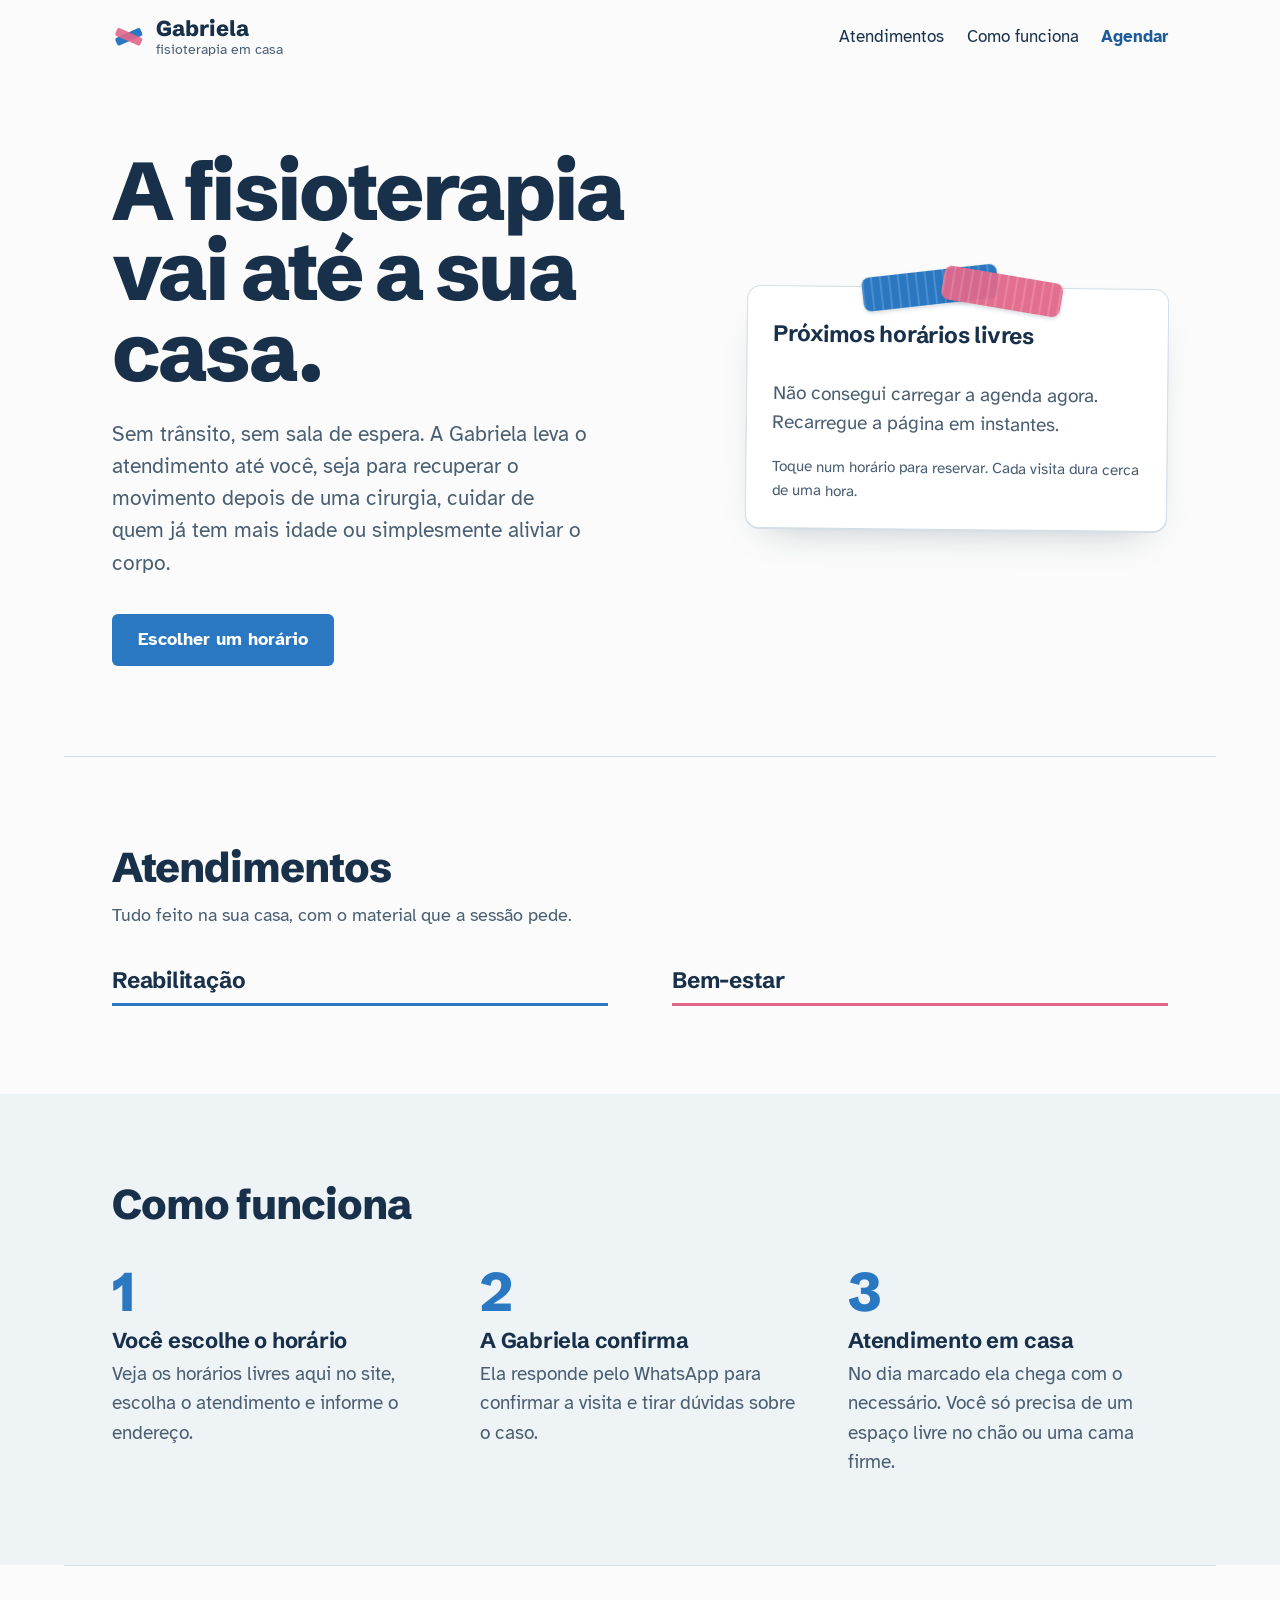
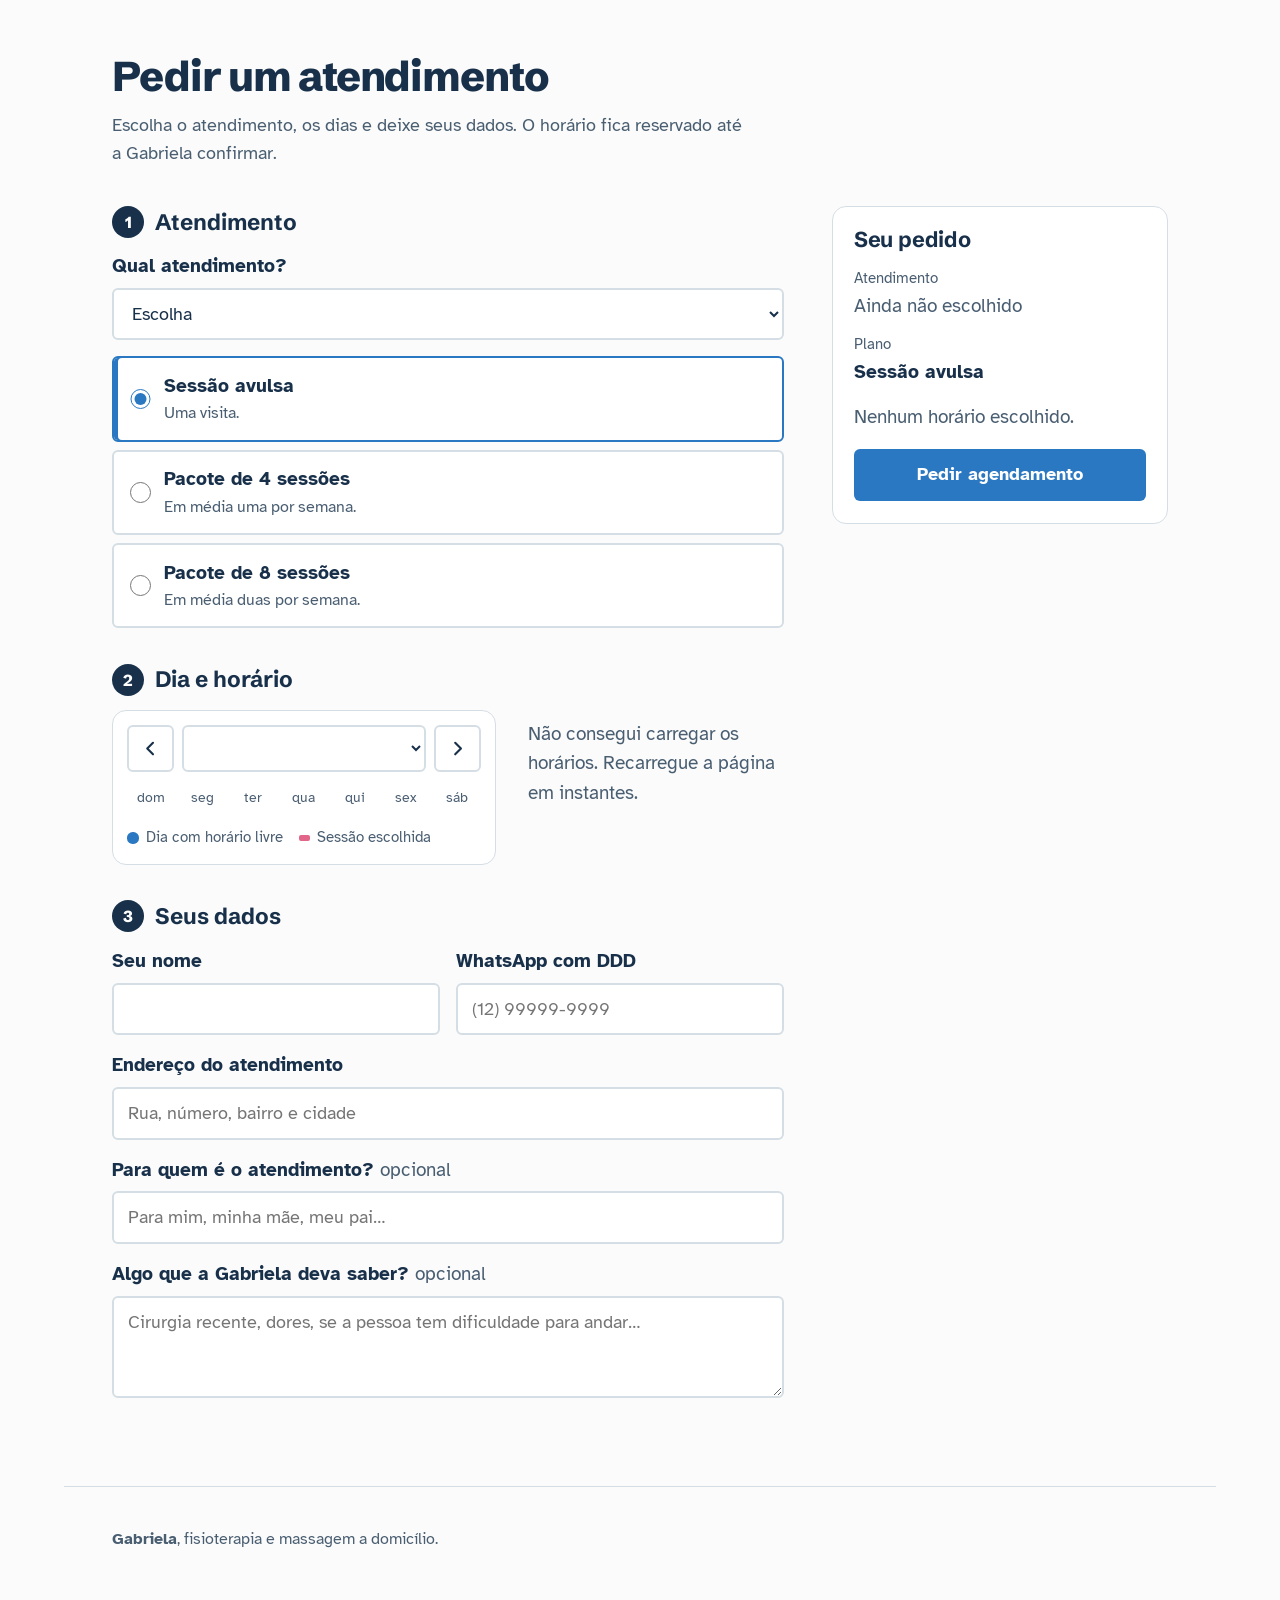
==== commit 4b000ab3: "Calendário até dez/2027, pacotes em 30 dias e painel com filtros por sessão, cliente e pacote Co-Aut" ====
--- a/web/index.html
+++ b/web/index.html
@@ -88,75 +88,85 @@
     <section class="section booking" id="agendar" aria-labelledby="agendar-titulo">
       <div class="section-head">
         <h2 id="agendar-titulo">Pedir um atendimento</h2>
-        <p>O horário fica reservado para você até a Gabriela confirmar.</p>
+        <p>Escolha o atendimento, os dias e deixe seus dados. O horário fica reservado até a Gabriela confirmar.</p>
       </div>
 
-      <form id="booking-form" class="booking-form" novalidate>
-        <fieldset>
-          <legend>Atendimento</legend>
-          <label class="field">
-            <span>Qual atendimento?</span>
-            <select name="service" id="service" required>
-              <option value="">Escolha</option>
-            </select>
-            <em class="error" data-for="service"></em>
-          </label>
-        </fieldset>
+      <div class="book-layout" id="book-layout">
+        <form id="booking-form" class="booking-form" novalidate>
+          <fieldset class="step">
+            <legend><span class="step-n" aria-hidden="true">1</span>Atendimento</legend>
+            <label class="field">
+              <span>Qual atendimento?</span>
+              <select name="service" id="service" required>
+                <option value="">Escolha</option>
+              </select>
+              <em class="error" data-for="service"></em>
+            </label>
+            <div class="plans" role="radiogroup" aria-label="Sessão avulsa ou pacote">
+              <label class="plan"><input type="radio" name="plan" value="avulso" checked><span><strong>Sessão avulsa</strong><small>Uma visita.</small></span></label>
+              <label class="plan"><input type="radio" name="plan" value="pacote4"><span><strong>Pacote de 4 sessões</strong><small>Em média uma por semana.</small></span></label>
+              <label class="plan"><input type="radio" name="plan" value="pacote8"><span><strong>Pacote de 8 sessões</strong><small>Em média duas por semana.</small></span></label>
+            </div>
+            <p class="plan-rule" id="plan-rule" hidden>No pacote, você marca todas as sessões agora. Elas precisam caber em 30 dias a partir da primeira, com no máximo uma por dia.</p>
+          </fieldset>
 
-        <fieldset>
-          <legend>Sessão avulsa ou pacote</legend>
-          <div class="plans" role="radiogroup" aria-label="Plano">
-            <label class="plan"><input type="radio" name="plan" value="avulso" checked><span><strong>Sessão avulsa</strong><small>Uma visita.</small></span></label>
-            <label class="plan"><input type="radio" name="plan" value="pacote4"><span><strong>Pacote de 4 sessões</strong><small>Uma por semana, em média.</small></span></label>
-            <label class="plan"><input type="radio" name="plan" value="pacote8"><span><strong>Pacote de 8 sessões</strong><small>Duas por semana, em média.</small></span></label>
-          </div>
-          <p class="plan-rule" id="plan-rule" hidden>No pacote, você já marca todas as sessões agora. Elas precisam caber em 30 dias contados a partir da primeira, com no máximo uma por dia.</p>
-        </fieldset>
+          <fieldset class="step" id="step-dates">
+            <legend><span class="step-n" aria-hidden="true">2</span><span id="slot-legend">Dia e horário</span></legend>
+            <div class="datepick">
+              <div class="cal" id="cal">
+                <div class="cal-bar">
+                  <button type="button" class="cal-arrow" id="cal-prev" aria-label="Mês anterior"><svg viewBox="0 0 20 20" aria-hidden="true"><path d="M12.5 4 6.5 10l6 6" fill="none" stroke="currentColor" stroke-width="2.2" stroke-linecap="round" stroke-linejoin="round"/></svg></button>
+                  <label class="cal-jump"><span class="sr">Ir para o mês</span><select id="cal-month"></select></label>
+                  <button type="button" class="cal-arrow" id="cal-next" aria-label="Próximo mês"><svg viewBox="0 0 20 20" aria-hidden="true"><path d="m7.5 4 6 6-6 6" fill="none" stroke="currentColor" stroke-width="2.2" stroke-linecap="round" stroke-linejoin="round"/></svg></button>
+                </div>
+                <div class="cal-weekdays" aria-hidden="true"><span>dom</span><span>seg</span><span>ter</span><span>qua</span><span>qui</span><span>sex</span><span>sáb</span></div>
+                <div class="cal-days" id="cal-days"></div>
+                <p class="cal-key"><i class="k-free"></i>Dia com horário livre <i class="k-pick"></i>Sessão escolhida</p>
+              </div>
+              <div class="times" id="times" aria-live="polite"></div>
+            </div>
+            <button type="button" class="btn btn-quiet" id="suggest" hidden>Sugerir as outras sessões</button>
+            <em class="error" data-for="slot"></em>
+          </fieldset>
 
-        <fieldset>
-          <legend id="slot-legend">Dia e horário</legend>
-          <div class="day-picker" id="day-picker" role="radiogroup" aria-label="Dia"></div>
-          <div class="time-picker" id="time-picker" role="radiogroup" aria-label="Horário"></div>
-          <p class="picked" id="picked" aria-live="polite">Nenhum horário escolhido.</p>
-          <ul class="chosen" id="chosen"></ul>
-          <em class="error" data-for="slot"></em>
-        </fieldset>
-
-        <fieldset>
-          <legend>Seus dados</legend>
-          <div class="grid-2">
+          <fieldset class="step">
+            <legend><span class="step-n" aria-hidden="true">3</span>Seus dados</legend>
+            <div class="grid-2">
+              <label class="field">
+                <span>Seu nome</span>
+                <input name="name" autocomplete="name" required maxlength="80">
+                <em class="error" data-for="name"></em>
+              </label>
+              <label class="field">
+                <span>WhatsApp com DDD</span>
+                <input name="phone" type="tel" autocomplete="tel" inputmode="tel" placeholder="(12) 99999-9999" required maxlength="30">
+                <em class="error" data-for="phone"></em>
+              </label>
+            </div>
             <label class="field">
-              <span>Seu nome</span>
-              <input name="name" autocomplete="name" required maxlength="80">
-              <em class="error" data-for="name"></em>
+              <span>Endereço do atendimento</span>
+              <input name="address" autocomplete="street-address" placeholder="Rua, número, bairro e cidade" required maxlength="200">
+              <em class="error" data-for="address"></em>
             </label>
             <label class="field">
-              <span>WhatsApp com DDD</span>
-              <input name="phone" type="tel" autocomplete="tel" inputmode="tel" placeholder="(12) 99999-9999" required maxlength="30">
-              <em class="error" data-for="phone"></em>
+              <span>Para quem é o atendimento? <i>opcional</i></span>
+              <input name="forWhom" placeholder="Para mim, minha mãe, meu pai…" maxlength="80">
             </label>
-          </div>
-          <label class="field">
-            <span>Endereço do atendimento</span>
-            <input name="address" autocomplete="street-address" placeholder="Rua, número, bairro e cidade" required maxlength="200">
-            <em class="error" data-for="address"></em>
-          </label>
-          <label class="field">
-            <span>Para quem é o atendimento? <i>opcional</i></span>
-            <input name="forWhom" placeholder="Para mim, minha mãe, meu pai…" maxlength="80">
-          </label>
-          <label class="field">
-            <span>Algo que a Gabriela deva saber? <i>opcional</i></span>
-            <textarea name="notes" rows="3" maxlength="600" placeholder="Cirurgia recente, dores, se a pessoa tem dificuldade para andar…"></textarea>
-          </label>
-          <label class="hp" aria-hidden="true">Site <input name="website" tabindex="-1" autocomplete="off"></label>
-        </fieldset>
+            <label class="field">
+              <span>Algo que a Gabriela deva saber? <i>opcional</i></span>
+              <textarea name="notes" rows="3" maxlength="600" placeholder="Cirurgia recente, dores, se a pessoa tem dificuldade para andar…"></textarea>
+            </label>
+            <label class="hp" aria-hidden="true">Site <input name="website" tabindex="-1" autocomplete="off"></label>
+          </fieldset>
+        </form>
 
-        <div class="form-actions">
-          <button class="btn btn-primary" type="submit" id="submit">Pedir agendamento</button>
+        <aside class="summary" id="summary" aria-labelledby="summary-title">
+          <h3 id="summary-title">Seu pedido</h3>
+          <div id="summary-body"></div>
+          <button class="btn btn-primary" type="submit" form="booking-form" id="submit">Pedir agendamento</button>
           <p class="form-status" id="form-status" role="status"></p>
-        </div>
-      </form>
+        </aside>
+      </div>
 
       <div class="done" id="done" hidden tabindex="-1">
         <h3>Pedido enviado</h3>
--- a/web/styles.css
+++ b/web/styles.css
@@ -173,24 +173,6 @@
 .grid-2 { display: grid; grid-template-columns: 1fr 1fr; gap: 1rem; }
 .hp { position: absolute; left: -9999px; width: 1px; height: 1px; overflow: hidden; }
 
-.day-picker { display: flex; gap: .5rem; overflow-x: auto; padding: .2rem .2rem .6rem; scrollbar-width: thin; }
-.day-picker button {
-  flex: none; display: grid; justify-items: center; gap: .1rem; min-width: 4.6rem; padding: .6rem .5rem;
-  border: 2px solid var(--linha); border-radius: var(--raio-s); background: #fff; color: var(--tinta); cursor: pointer;
-  font: 400 .95rem/1.2 var(--f-texto);
-}
-.day-picker button b { font: 800 1.6rem/1 var(--f-display); }
-.day-picker button:hover { border-color: var(--fita-azul); }
-.day-picker button[aria-checked="true"] { background: var(--tinta); border-color: var(--tinta); color: #fff; }
-.time-picker { display: flex; flex-wrap: wrap; gap: .5rem; }
-.time-picker button {
-  min-width: 5.2rem; min-height: 3rem; border: 2px solid var(--linha); border-radius: var(--raio-s);
-  background: #fff; color: var(--tinta); font: 700 1.1rem/1 var(--f-texto); cursor: pointer;
-}
-.time-picker button:hover { border-color: var(--fita-azul); }
-.time-picker button[aria-checked="true"] { background: var(--fita-azul); border-color: var(--fita-azul); color: #fff; }
-.picked { color: var(--tinta-suave); }
-.picked strong { color: var(--tinta); }
 
 .form-actions { display: flex; flex-wrap: wrap; align-items: center; gap: 1rem 1.4rem; }
 .form-status { color: var(--erro); }
@@ -268,11 +250,6 @@
 .plan small { display: block; color: var(--tinta-suave); font-size: 1rem; }
 .plan:has(input:checked) { border-color: var(--fita-azul); box-shadow: inset 4px 0 0 var(--fita-azul); }
 .plan-rule { background: var(--nevoa); border-radius: var(--raio-s); padding: .8rem 1rem; max-width: 60ch; }
-.day-picker button[disabled] { opacity: .35; cursor: not-allowed; border-color: var(--linha); }
-.day-picker button.has-pick { box-shadow: inset 0 -5px 0 var(--fita-rosa); }
-.chosen { list-style: none; margin: 0; padding: 0; display: grid; gap: .3rem; }
-.chosen li { display: flex; justify-content: space-between; align-items: center; gap: 1rem; padding: .55rem .8rem; background: #fff; border: 1px solid var(--linha); border-left: 4px solid var(--fita-rosa); border-radius: var(--raio-s); }
-.chosen:empty { display: none; }
 
 /* ---------- Painel: seções ---------- */
 .views { display: flex; gap: 1.6rem; border-bottom: 1px solid var(--linha); margin-top: .5rem; overflow-x: auto; }
@@ -298,10 +275,10 @@
 .cal-grid { display: grid; grid-template-columns: repeat(7, minmax(0, 1fr)); border-top: 1px solid var(--linha); border-left: 1px solid var(--linha); }
 .cal-wd { padding: .5rem .6rem; font-size: .95rem; font-weight: 700; color: var(--tinta-suave); border-right: 1px solid var(--linha); border-bottom: 1px solid var(--linha); background: var(--papel); }
 .cal-cell { min-height: 7.5rem; padding: .4rem; border-right: 1px solid var(--linha); border-bottom: 1px solid var(--linha); background: #fff; display: flex; flex-direction: column; gap: .25rem; }
-.cal-pad { background: var(--papel); }
+.cal-blank { background: var(--papel); }
 .cal-cell.is-past { background: #FBFCFC; }
-.cal-day b { font: 700 1rem/1 var(--f-display); display: inline-grid; place-items: center; width: 1.9rem; height: 1.9rem; border-radius: 50%; }
-.cal-cell.is-today .cal-day b { background: var(--tinta); color: #fff; }
+.cal-dayhead b { font: 700 1rem/1 var(--f-display); display: inline-grid; place-items: center; width: 1.9rem; height: 1.9rem; border-radius: 50%; }
+.cal-cell.is-today .cal-dayhead b { background: var(--tinta); color: #fff; }
 .cal-day-long { display: none; }
 .cal-item { text-align: left; border: 0; border-left: 4px solid var(--fita-azul); background: var(--nevoa); border-radius: 4px; padding: .3rem .4rem; font: 400 .95rem/1.2 var(--f-texto); color: var(--tinta); cursor: pointer; overflow: hidden; text-overflow: ellipsis; white-space: nowrap; }
 .cal-item:hover { background: #E1EAF1; }
@@ -351,10 +328,10 @@
 
 @media (max-width: 760px) {
   .cal-grid { display: block; border: 0; }
-  .cal-wd, .cal-pad, .cal-cell:not(.has-items) { display: none; }
+  .cal-wd, .cal-blank, .cal-cell:not(.has-items) { display: none; }
   .cal-cell { min-height: 0; border: 0; border-bottom: 1px solid var(--linha); padding: .8rem 0; background: none; }
   .cal-cell.is-past { background: none; }
-  .cal-day b { display: none; }
+  .cal-dayhead b { display: none; }
   .cal-day-long { display: block; font-weight: 700; margin-bottom: .2rem; }
   .cal-cell.is-today .cal-day-long::after { content: " (hoje)"; color: var(--fita-azul-escura); }
   .cal-item { white-space: normal; font-size: 1.05rem; padding: .55rem .7rem; }
@@ -362,3 +339,156 @@
   .pac-summary { grid-template-columns: 1fr; }
   .cal-nav h2 { min-width: 0; }
 }
+
+/* ---------- Agendamento: etapas, calendário, resumo ---------- */
+.sr { position: absolute; width: 1px; height: 1px; overflow: hidden; clip: rect(0 0 0 0); white-space: nowrap; }
+.book-layout { display: grid; grid-template-columns: minmax(0, 1fr); gap: 2.4rem; align-items: start; }
+.book-layout .booking-form { max-width: none; }
+.step legend { display: flex; align-items: center; gap: .7rem; }
+.step-n { display: inline-grid; place-items: center; width: 2rem; height: 2rem; border-radius: 50%; background: var(--tinta); color: #fff; font: 800 1rem/1 var(--f-display); flex: none; }
+
+.datepick { display: grid; grid-template-columns: minmax(0, 1fr); gap: 1.4rem; }
+.cal { background: #fff; border: 1px solid var(--linha); border-radius: var(--raio-m); padding: .9rem; max-width: 24rem; width: 100%; }
+.cal-bar { display: grid; grid-template-columns: 2.9rem minmax(0, 1fr) 2.9rem; gap: .5rem; align-items: center; margin-bottom: .6rem; }
+.cal-arrow { width: 2.9rem; height: 2.9rem; border-radius: var(--raio-s); border: 2px solid var(--linha); background: #fff; color: var(--tinta); display: grid; place-items: center; cursor: pointer; padding: 0; }
+.cal-arrow svg { width: 1.2rem; height: 1.2rem; }
+.cal-arrow:hover:not(:disabled) { border-color: var(--fita-azul); }
+.cal-arrow:disabled { opacity: .35; cursor: not-allowed; }
+.cal-jump select { min-height: 2.9rem; padding: .4rem 1.7rem .4rem .5rem; font: 700 1.05rem/1.2 var(--f-display); text-overflow: clip; border-width: 2px; text-align: center; text-align-last: center; }
+.cal-weekdays, .cal-days { display: grid; grid-template-columns: repeat(7, minmax(0, 1fr)); gap: 3px; }
+.cal-weekdays span { text-align: center; font-size: .9rem; color: var(--tinta-suave); padding: .3rem 0; }
+.cal-pad { aspect-ratio: 1; }
+.cal-day {
+  position: relative; aspect-ratio: 1; min-height: 2.75rem; border: 2px solid transparent; border-radius: var(--raio-s);
+  background: transparent; color: #9DABB7; font: 400 1.05rem/1 var(--f-texto); cursor: default; padding: 0;
+}
+.cal-day:not(:disabled) { background: var(--nevoa); color: var(--tinta); font-weight: 700; cursor: pointer; }
+.cal-day:not(:disabled)::after { content: ""; position: absolute; left: 50%; bottom: 5px; width: 5px; height: 5px; margin-left: -2.5px; border-radius: 50%; background: var(--fita-azul); }
+.cal-day:not(:disabled):hover { border-color: var(--fita-azul); background: #fff; }
+.cal-day.is-out { text-decoration: line-through; }
+.cal-day.is-today { box-shadow: inset 0 0 0 2px var(--linha); }
+.cal-day.is-today:not(:disabled) { box-shadow: none; border-color: #AEBCC8; }
+.cal-day.is-open, .cal-day.is-open:not(:disabled), .cal-day.is-open:not(:disabled):hover { background: var(--tinta); border-color: var(--tinta); color: #fff; }
+.cal-day.is-open::after { background: #fff; }
+.cal-day.has-pick { box-shadow: inset 0 -5px 0 var(--fita-rosa); }
+.cal-key { display: flex; flex-wrap: wrap; gap: .3rem 1rem; align-items: center; margin-top: .8rem; font-size: .95rem; color: var(--tinta-suave); }
+.cal-key i { display: inline-block; width: .7rem; height: .7rem; margin-right: -.55rem; border-radius: 50%; }
+.cal-key .k-free { background: var(--fita-azul); }
+.cal-key .k-pick { background: var(--fita-rosa); border-radius: 2px; height: .35rem; }
+
+.times { min-height: 6rem; }
+.times h3 { font-size: 1.3rem; font-weight: 700; }
+.times-hint, .times-empty { color: var(--tinta-suave); margin: .3rem 0 .9rem; max-width: 34ch; }
+.times-empty { margin-top: .6rem; }
+.times-grid { display: grid; grid-template-columns: repeat(auto-fill, minmax(5.4rem, 1fr)); gap: .5rem; }
+.times-grid button {
+  min-height: 3.1rem; border: 2px solid var(--linha); border-radius: var(--raio-s); background: #fff; color: var(--tinta);
+  font: 700 1.15rem/1 var(--f-texto); cursor: pointer;
+}
+.times-grid button:hover { border-color: var(--fita-azul); }
+.times-grid button[aria-pressed="true"] { background: var(--fita-azul); border-color: var(--fita-azul); color: #fff; }
+#suggest { justify-self: start; }
+
+.summary { background: #fff; border: 1px solid var(--linha); border-radius: var(--raio-m); padding: 1.3rem 1.3rem 1.4rem; display: grid; gap: 1rem; }
+.summary h3 { font-size: 1.35rem; }
+#summary-body { display: grid; gap: 1rem; }
+.sum { margin: 0; display: grid; gap: .7rem; }
+.sum > div { display: grid; gap: .1rem; }
+.sum dt { font-size: .95rem; color: var(--tinta-suave); }
+.sum dd { margin: 0; font-weight: 700; }
+.sum-empty { color: var(--tinta-suave); font-weight: 400; }
+.sum-list { list-style: none; margin: 0; padding: 0; display: grid; gap: .4rem; }
+.sum-list li { display: flex; justify-content: space-between; align-items: center; gap: .8rem; padding: .5rem .7rem; background: var(--nevoa); border-left: 4px solid var(--fita-rosa); border-radius: 4px; }
+.sum-deadline { font-size: .95rem; color: var(--tinta-suave); }
+.sum-meter { display: grid; gap: .35rem; }
+.summary .btn { width: 100%; }
+.summary .form-status { min-height: 0; }
+.summary .form-status:empty { display: none; }
+
+@media (min-width: 760px) {
+  .datepick { grid-template-columns: 24rem minmax(0, 1fr); gap: 2rem; }
+}
+@media (min-width: 1020px) {
+  .book-layout { grid-template-columns: minmax(0, 1fr) 21rem; gap: 3rem; }
+  .summary { position: sticky; top: 1.2rem; }
+}
+@media (max-width: 759px) {
+  .cal { max-width: none; }
+}
+
+/* ---------- Painel: filtros, tabelas, clientes ---------- */
+.filters { display: flex; flex-wrap: wrap; gap: 1rem; align-items: end; padding: 1.2rem 0 .6rem; }
+.filters .field { min-width: 11rem; flex: 0 1 13rem; }
+.filters .f-q { flex: 1 1 16rem; }
+.f-dates { display: flex; gap: 1rem; flex-wrap: wrap; }
+.f-clear { margin-bottom: .6rem; }
+.check { display: inline-flex; align-items: center; gap: .6rem; cursor: pointer; }
+.check input { width: 1.3rem; height: 1.3rem; min-height: 0; accent-color: var(--fita-azul); }
+.f-check { min-height: 3.2rem; }
+.result-bar { display: flex; flex-wrap: wrap; align-items: center; gap: .4rem .6rem; padding: .8rem 0; border-bottom: 1px solid var(--linha); }
+.result-bar .tag { margin-left: 0; }
+.muted { color: var(--tinta-suave); font-size: .95rem; }
+.filter-chip { margin: .6rem 0 0; padding: .7rem 1rem; background: var(--nevoa); border-left: 4px solid var(--fita-rosa); border-radius: 4px; display: flex; flex-wrap: wrap; gap: .4rem 1rem; align-items: center; }
+.btn-sm { min-height: 2.5rem; padding: .35rem .9rem; font-size: 1rem; }
+.cal-tools { display: flex; flex-wrap: wrap; justify-content: space-between; align-items: center; gap: .6rem 1.4rem; }
+.key-pend { background: #fff; border: 1px solid var(--fita-rosa); border-left: 4px solid var(--fita-rosa); }
+.cal-item.is-pend { background: #fff; border-left-color: var(--fita-rosa); outline: 1px solid var(--fita-rosa); outline-offset: -1px; }
+
+.tbl { width: 100%; border-collapse: collapse; margin-top: .4rem; }
+.tbl th { text-align: left; font-size: .95rem; color: var(--tinta-suave); font-weight: 700; padding: .7rem .8rem .5rem 0; border-bottom: 2px solid var(--linha); }
+.tbl td { padding: .9rem .8rem .9rem 0; border-bottom: 1px solid var(--linha); vertical-align: top; }
+.tbl td small { display: block; color: var(--tinta-suave); font-size: .9rem; }
+.t-time { font: 800 1.15rem/1 var(--f-display); color: var(--fita-azul-escura); margin-right: .3rem; }
+.t-actions { display: flex; flex-wrap: wrap; gap: .4rem .8rem; align-items: center; }
+.tbl .tag { margin-left: 0; }
+.tbl tr.status-recusado, .tbl tr.status-cancelado { opacity: .65; }
+.tag-confirmado { border-color: var(--ok); color: var(--ok); }
+.tag-concluido { border-color: #9FB0BF; color: var(--tinta-suave); background: var(--nevoa); }
+.tag-pendente, .tag-p-pendente { border-color: var(--fita-rosa); color: #A23A5B; }
+.tag-p-ativo { border-color: var(--fita-azul); color: var(--fita-azul-escura); }
+.tag-p-concluido { background: var(--nevoa); }
+.link-btn.t-client { font-size: inherit; text-decoration-thickness: 1px; }
+
+.clients { display: grid; }
+.client { display: grid; grid-template-columns: minmax(0, 1.3fr) minmax(0, 1.2fr) minmax(0, .8fr) minmax(0, 1.2fr) auto; gap: .6rem 1.4rem; align-items: center; padding: 1.1rem 0; border-bottom: 1px solid var(--linha); }
+.client h3 { font-size: 1.2rem; }
+.client p, .client small { color: var(--tinta-suave); font-size: .95rem; margin: 0; }
+.client .c-next b { display: block; }
+.c-stats { display: flex; gap: 1rem; }
+.c-tags { display: flex; flex-wrap: wrap; gap: .4rem; align-items: center; }
+.c-tags .tag { margin-left: 0; }
+.c-contact { color: var(--tinta-suave); margin-top: .3rem; }
+.c-actions { display: flex; flex-wrap: wrap; gap: .6rem; }
+#c-detail .panel-head { margin-top: .6rem; }
+.sub { font-size: var(--t-1); font-weight: 700; margin: 2rem 0 .4rem; }
+.pac-summary.tiles { grid-template-columns: repeat(auto-fit, minmax(10rem, 1fr)); }
+.pac-summary.tiles > div:nth-child(n) { border-left-color: var(--linha); }
+.pac-summary.tiles > div:nth-child(3n+2) { border-left-color: var(--fita-azul); }
+.pac-summary.tiles > div:nth-child(3n) { border-left-color: var(--fita-rosa); }
+.dd-sm { font-size: 1.1rem !important; line-height: 1.3 !important; }
+.pkg-pending .pkg-sessions { margin-top: .5rem; }
+
+@media (max-width: 860px) {
+  .client { grid-template-columns: 1fr; gap: .4rem; }
+  .tbl, .tbl tbody, .tbl tr, .tbl td { display: block; }
+  .tbl thead { display: none; }
+  .tbl tr { padding: 1rem 0; border-bottom: 1px solid var(--linha); display: grid; gap: .3rem; }
+  .tbl td { border: 0; padding: 0; display: grid; grid-template-columns: 7.5rem minmax(0, 1fr); gap: .6rem; }
+  .tbl td::before { content: attr(data-label); color: var(--tinta-suave); font-size: .95rem; }
+  .booking-row { grid-template-columns: 1fr; }
+  .b-actions { min-width: 0; }
+}
+
+.form-status.is-ok { color: var(--ok); }
+.t-time { display: block; margin: 0 0 .15rem; }
+.tbl td:first-child span { white-space: nowrap; }
+.tbl td[data-label="Tipo"] .link-btn { white-space: nowrap; }
+.tbl td[data-label="Cliente"] { min-width: 10rem; }
+.t-cell { min-width: 15rem; }
+@media (max-width: 860px) {
+  .t-time { display: inline; margin-right: .4rem; }
+  .tbl td.t-cell { display: block; padding-top: .5rem; min-width: 0; }
+  .tbl td.t-cell::before { content: none; }
+}
+.tbl td .link-btn { justify-self: start; text-align: left; }
+.tbl td[data-label="Quando"] .t-time { justify-self: start; }
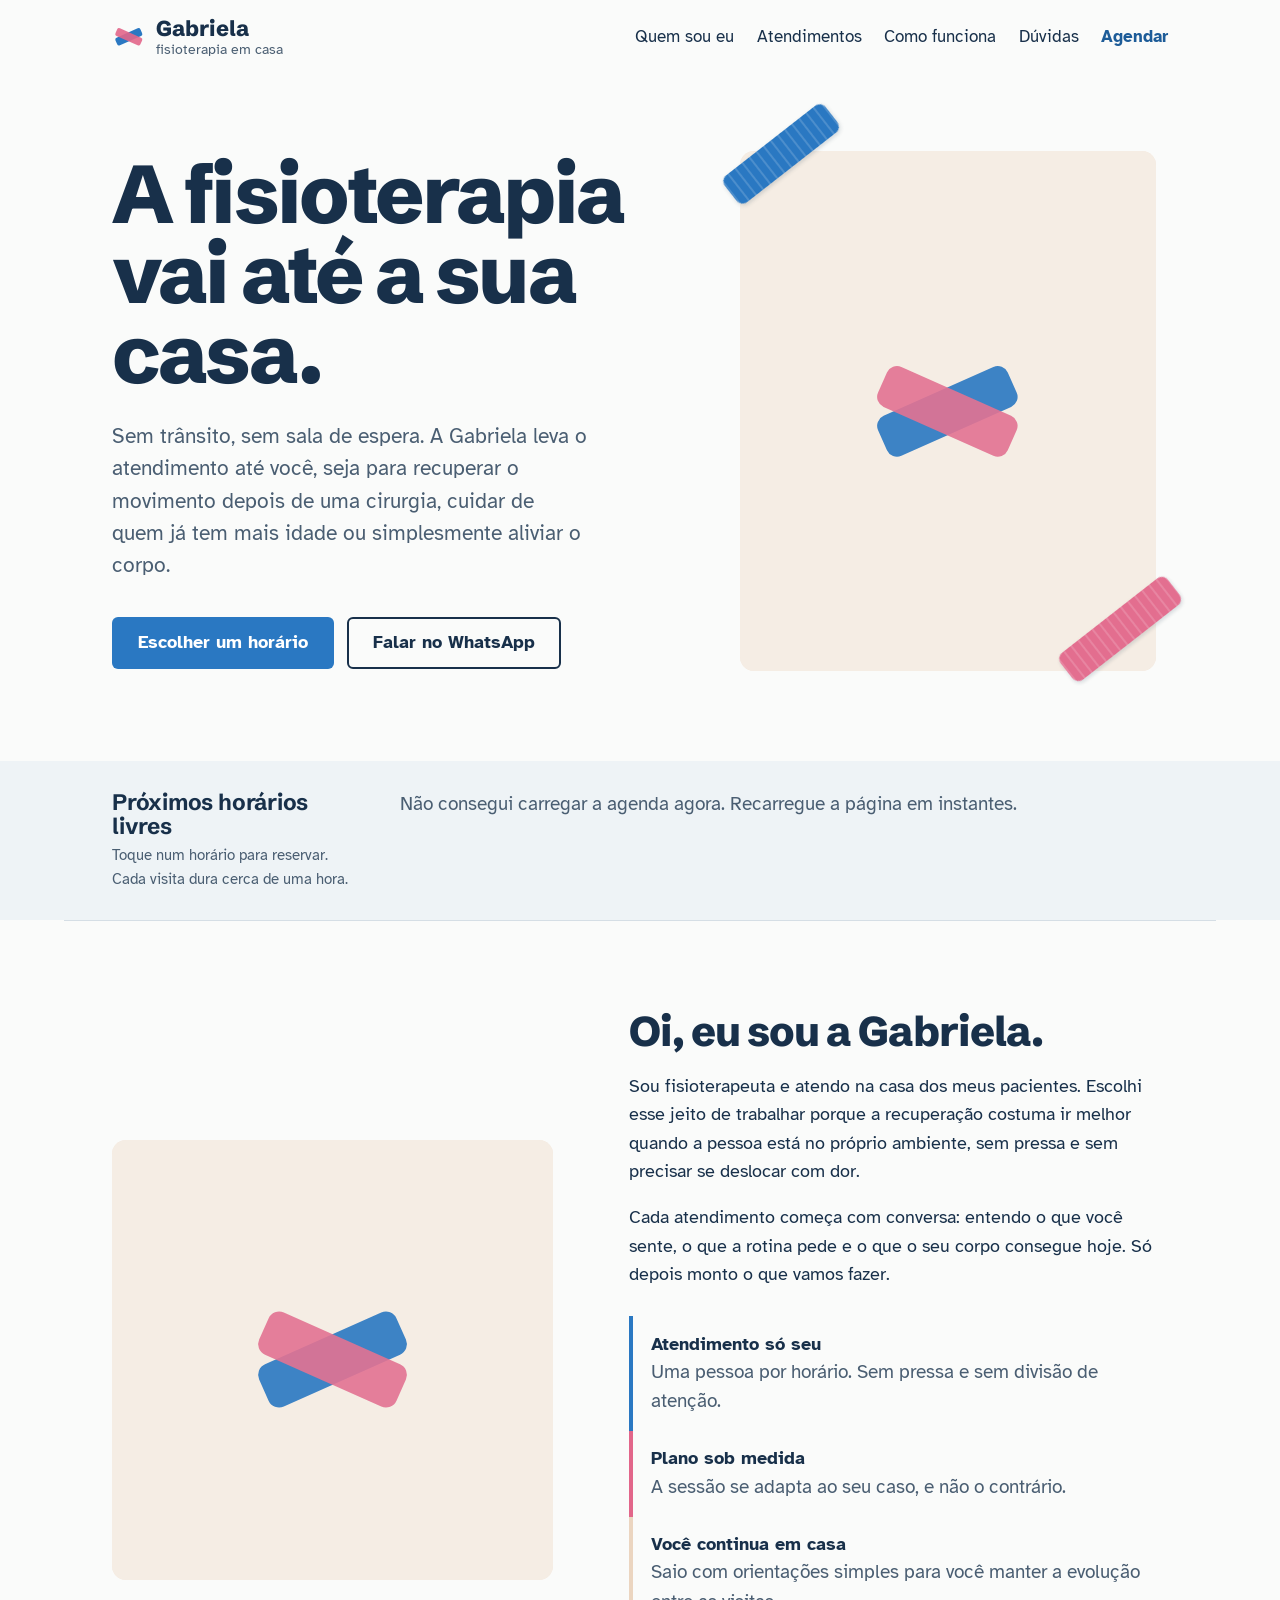
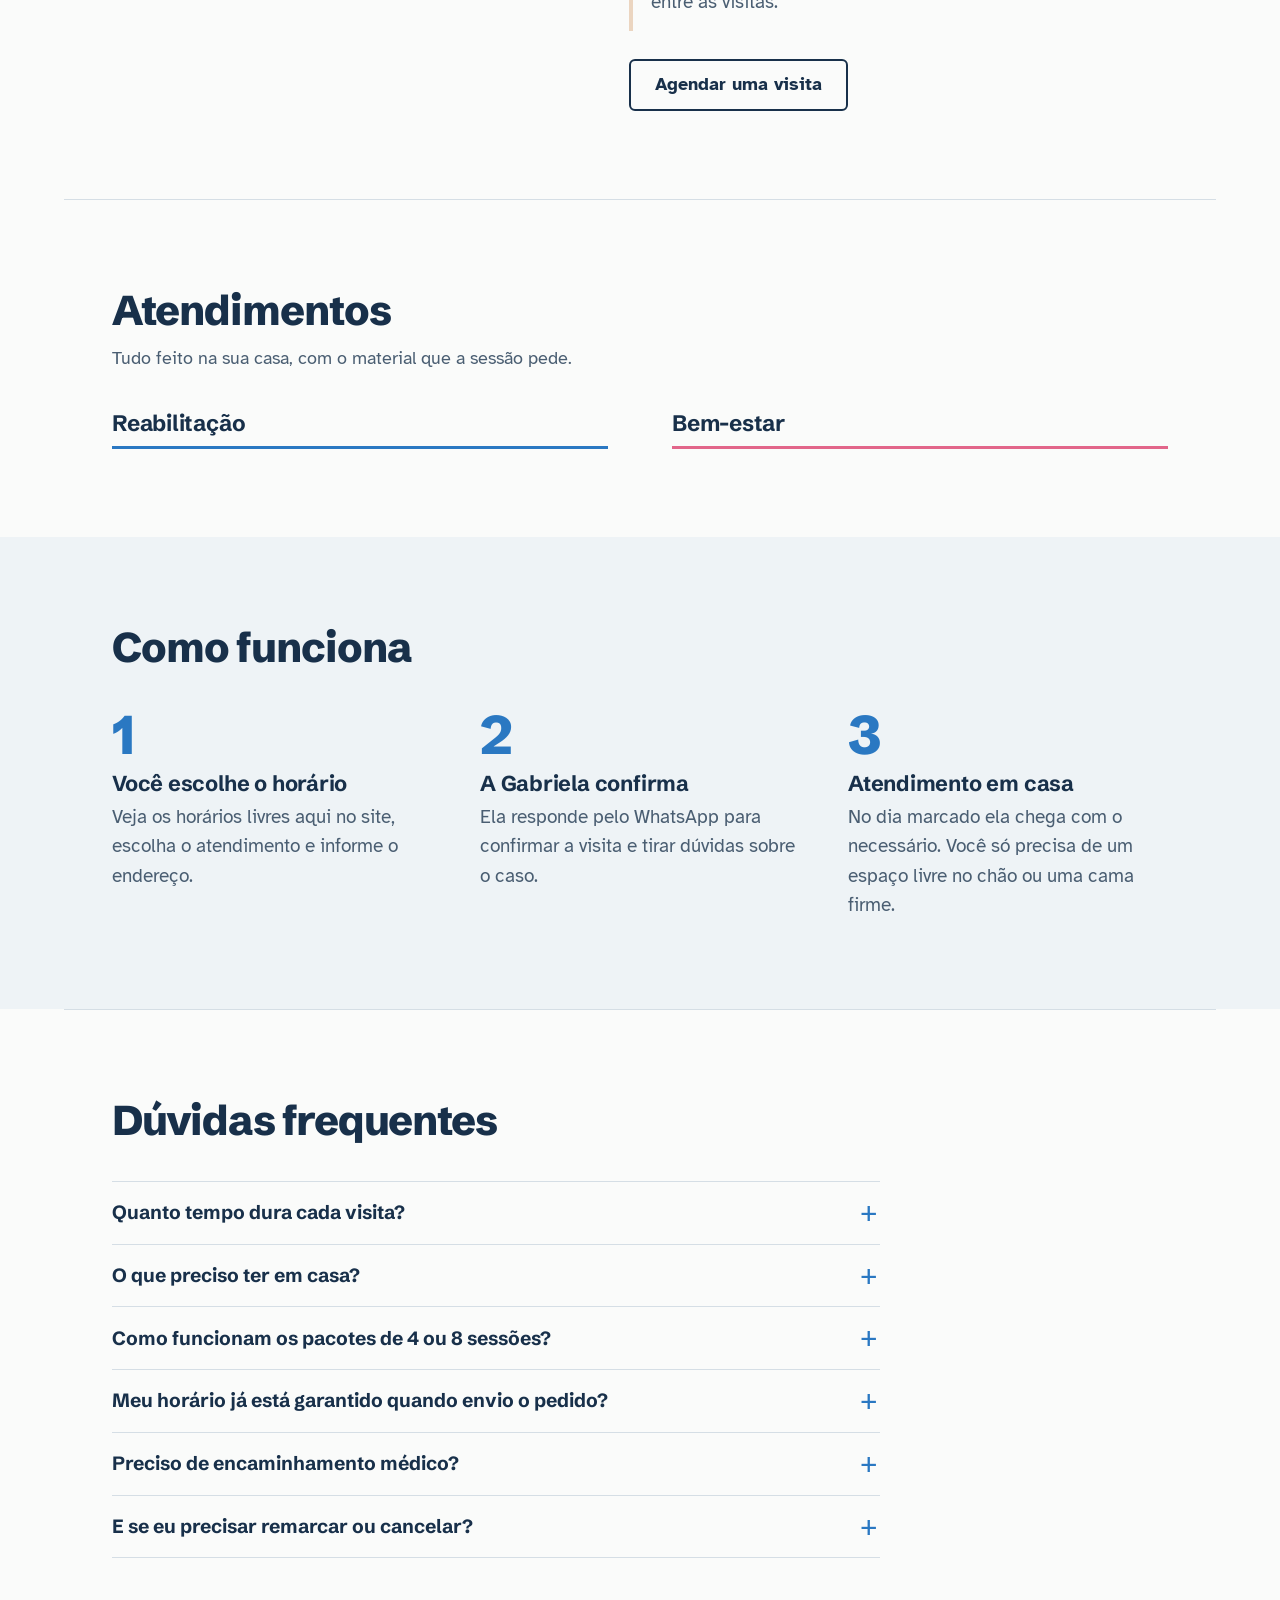
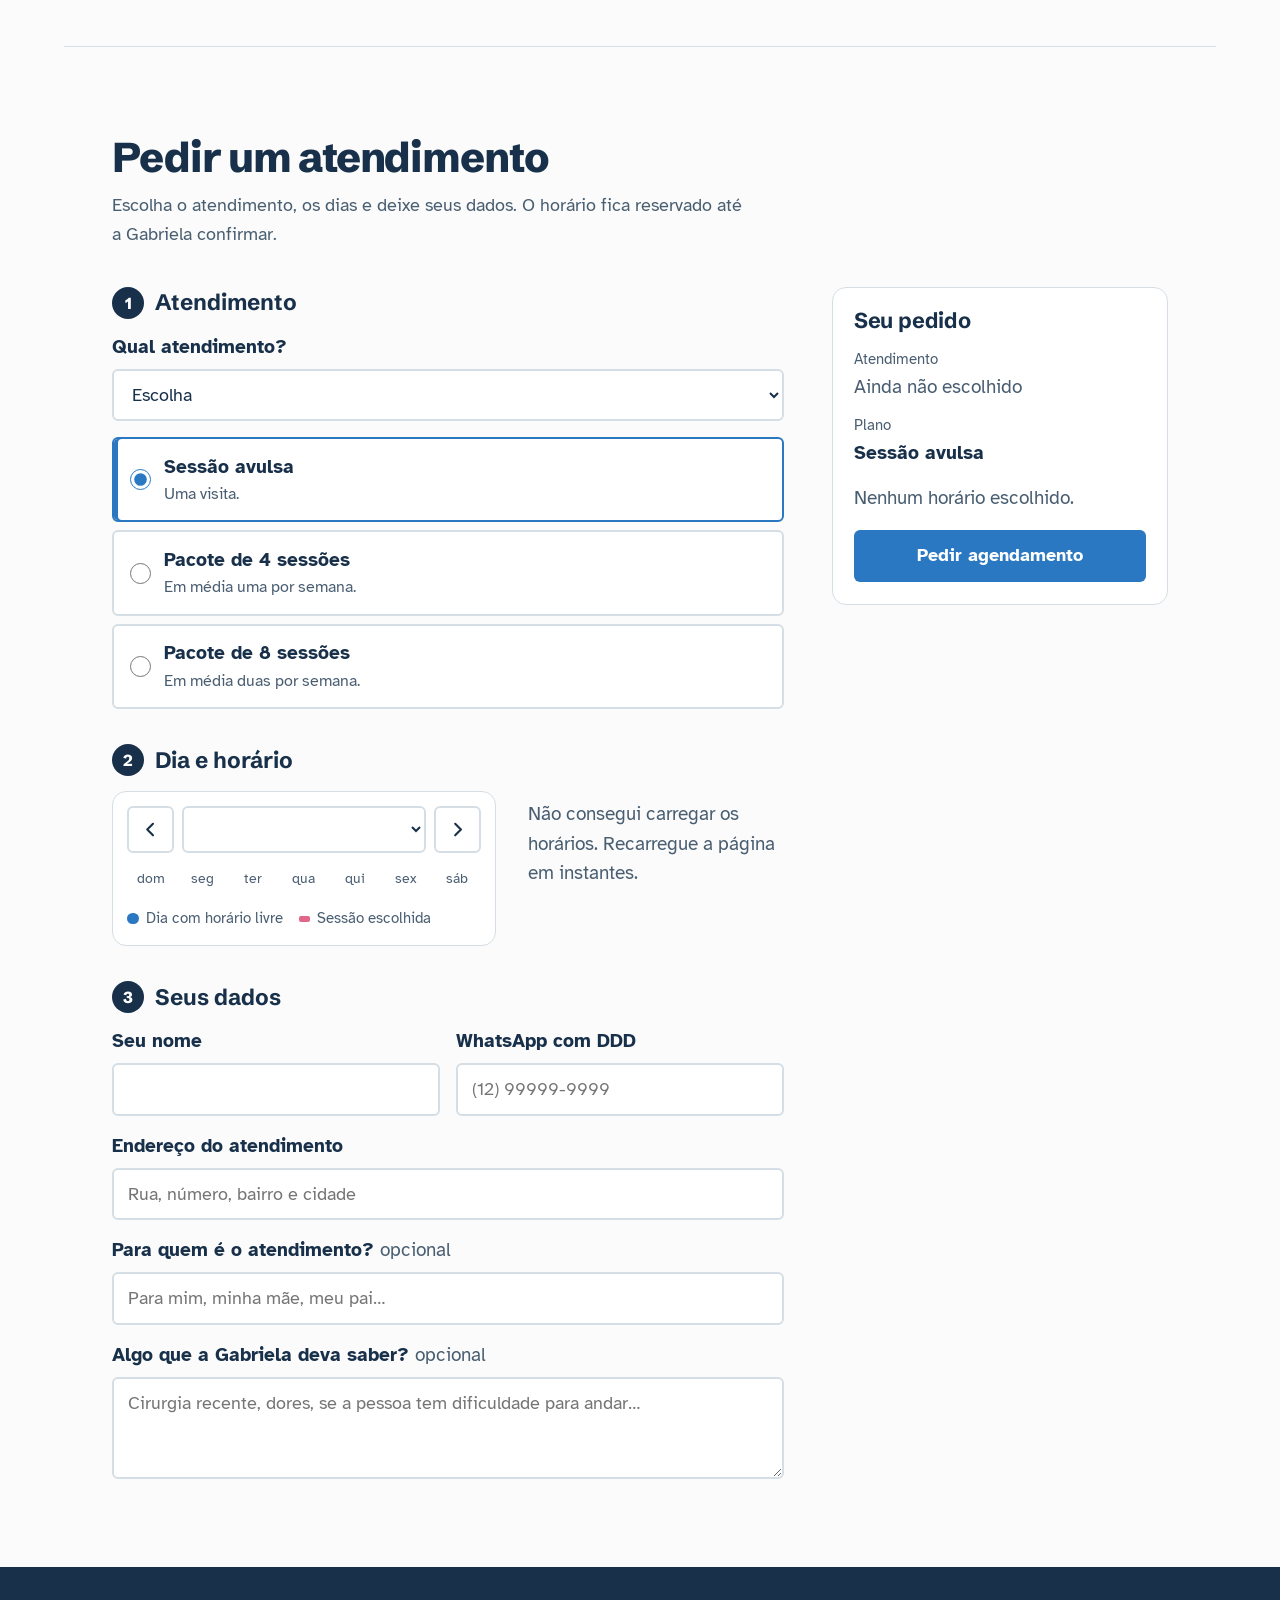
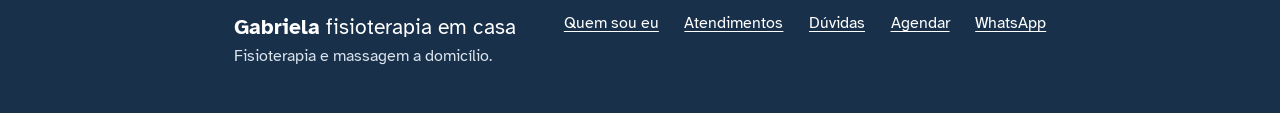
==== commit 142d03db: "Site completo: quem sou eu, dúvidas, fotos editáveis pelo painel, nova identidade Co-Authored-By: Cl" ====
--- a/web/index.html
+++ b/web/index.html
@@ -20,8 +20,10 @@
       <span>Gabriela <small>fisioterapia em casa</small></span>
     </a>
     <nav aria-label="Principal">
+      <a href="#quem-sou-eu">Quem sou eu</a>
       <a href="#atendimentos">Atendimentos</a>
       <a href="#como-funciona">Como funciona</a>
+      <a href="#duvidas">Dúvidas</a>
       <a class="nav-cta" href="#agendar">Agendar</a>
     </nav>
   </header>
@@ -36,16 +38,50 @@
           <a class="btn btn-quiet js-whatsapp" href="#" hidden>Falar no WhatsApp</a>
         </div>
       </div>
-
-      <aside class="agenda" aria-labelledby="agenda-titulo">
+      <figure class="retrato" data-foto="retrato">
         <span class="tape tape-a" aria-hidden="true"></span>
         <span class="tape tape-b" aria-hidden="true"></span>
-        <h2 id="agenda-titulo">Próximos horários livres</h2>
+        <div class="retrato-moldura">
+          <img alt="Gabriela, fisioterapeuta" width="800" height="1000" hidden>
+          <div class="retrato-vazio" aria-hidden="true">
+            <svg viewBox="0 0 32 32"><rect x="3" y="12" width="26" height="8" rx="2" transform="rotate(-24 16 16)" fill="var(--fita-azul)"/><rect x="3" y="12" width="26" height="8" rx="2" transform="rotate(24 16 16)" fill="var(--fita-rosa)" opacity=".9"/></svg>
+          </div>
+        </div>
+      </figure>
+    </section>
+
+    <section class="proximos" aria-labelledby="agenda-titulo">
+      <div class="proximos-in">
+        <div class="proximos-head">
+          <h2 id="agenda-titulo">Próximos horários livres</h2>
+          <p class="agenda-note">Toque num horário para reservar. Cada visita dura cerca de uma hora.</p>
+        </div>
         <div class="agenda-days" id="agenda-days" aria-live="polite">
           <p class="agenda-loading">Carregando a agenda…</p>
         </div>
-        <p class="agenda-note">Toque num horário para reservar. Cada visita dura cerca de uma hora.</p>
-      </aside>
+      </div>
+    </section>
+
+    <section class="section about" id="quem-sou-eu" aria-labelledby="quem-titulo">
+      <figure class="foto-lado" data-foto="atendimento">
+        <div class="foto-moldura">
+          <img alt="Gabriela atendendo em casa" width="900" height="900" hidden>
+          <div class="retrato-vazio" aria-hidden="true">
+            <svg viewBox="0 0 32 32"><rect x="3" y="12" width="26" height="8" rx="2" transform="rotate(-24 16 16)" fill="var(--fita-azul)"/><rect x="3" y="12" width="26" height="8" rx="2" transform="rotate(24 16 16)" fill="var(--fita-rosa)" opacity=".9"/></svg>
+          </div>
+        </div>
+      </figure>
+      <div class="about-copy">
+        <h2 id="quem-titulo">Oi, eu sou a Gabriela.</h2>
+        <p>Sou fisioterapeuta e atendo na casa dos meus pacientes. Escolhi esse jeito de trabalhar porque a recuperação costuma ir melhor quando a pessoa está no próprio ambiente, sem pressa e sem precisar se deslocar com dor.</p>
+        <p>Cada atendimento começa com conversa: entendo o que você sente, o que a rotina pede e o que o seu corpo consegue hoje. Só depois monto o que vamos fazer.</p>
+        <ul class="princ">
+          <li><strong>Atendimento só seu</strong>Uma pessoa por horário. Sem pressa e sem divisão de atenção.</li>
+          <li><strong>Plano sob medida</strong>A sessão se adapta ao seu caso, e não o contrário.</li>
+          <li><strong>Você continua em casa</strong>Saio com orientações simples para você manter a evolução entre as visitas.</li>
+        </ul>
+        <a class="btn btn-quiet" href="#agendar">Agendar uma visita</a>
+      </div>
     </section>
 
     <section class="section" id="atendimentos" aria-labelledby="atend-titulo">
@@ -83,6 +119,20 @@
           <p>No dia marcado ela chega com o necessário. Você só precisa de um espaço livre no chão ou uma cama firme.</p>
         </li>
       </ol>
+    </section>
+
+    <section class="section faq" id="duvidas" aria-labelledby="duv-titulo">
+      <div class="section-head">
+        <h2 id="duv-titulo">Dúvidas frequentes</h2>
+      </div>
+      <div class="faq-list">
+        <details><summary>Quanto tempo dura cada visita?</summary><p>Cerca de uma hora de atendimento. Entre uma visita e outra a Gabriela reserva um tempo de deslocamento, por isso os horários do site andam de uma hora e meia em uma hora e meia.</p></details>
+        <details><summary>O que preciso ter em casa?</summary><p>Um espaço livre no chão ou uma cama firme. A Gabriela leva o material que a sessão pede.</p></details>
+        <details><summary>Como funcionam os pacotes de 4 ou 8 sessões?</summary><p>Você escolhe todas as datas na hora do pedido. As sessões precisam caber em 30 dias a partir da primeira, com no máximo uma por dia. O site sugere as datas seguintes para facilitar.</p></details>
+        <details><summary>Meu horário já está garantido quando envio o pedido?</summary><p>O horário fica reservado para você até a Gabriela confirmar pelo WhatsApp, normalmente no mesmo dia. Se algo não der certo, ela combina outra data com você.</p></details>
+        <details><summary>Preciso de encaminhamento médico?</summary><p>Para começar, não. Conte no pedido se houve cirurgia, queda ou diagnóstico recente. Assim a Gabriela já chega sabendo do seu caso.</p></details>
+        <details><summary>E se eu precisar remarcar ou cancelar?</summary><p>Avise a Gabriela pelo WhatsApp o quanto antes. Ela libera o horário e combina uma nova data com você.</p></details>
+      </div>
     </section>
 
     <section class="section booking" id="agendar" aria-labelledby="agendar-titulo">
@@ -177,8 +227,19 @@
   </main>
 
   <footer class="foot">
-    <p><strong>Gabriela</strong>, fisioterapia e massagem a domicílio.</p>
-    <p class="foot-links"><a class="js-whatsapp" href="#" hidden>WhatsApp</a></p>
+    <div class="foot-in">
+      <div>
+        <p class="foot-brand"><strong>Gabriela</strong> fisioterapia em casa</p>
+        <p>Fisioterapia e massagem a domicílio.</p>
+      </div>
+      <nav class="foot-links" aria-label="Rodapé">
+        <a href="#quem-sou-eu">Quem sou eu</a>
+        <a href="#atendimentos">Atendimentos</a>
+        <a href="#duvidas">Dúvidas</a>
+        <a href="#agendar">Agendar</a>
+        <a class="js-whatsapp" href="#" hidden>WhatsApp</a>
+      </nav>
+    </div>
   </footer>
 
   <script src="config.js"></script>
--- a/web/styles.css
+++ b/web/styles.css
@@ -13,6 +13,7 @@
   --fita-azul-escura: #1D5C98;
   --fita-rosa: #E2668A;
   --fita-bege: #EBD5C0;
+  --areia: #F5EDE4;
   --ok: #2F7D5B;
   --erro: #B4324F;
 
@@ -88,24 +89,6 @@
 .lede { margin-top: 1.6rem; font-size: 1.3rem; color: var(--tinta-suave); max-width: 34ch; }
 .hero-actions { display: flex; flex-wrap: wrap; gap: .8rem; margin-top: 2.2rem; }
 
-/* Agenda presa com fita */
-.agenda {
-  position: relative; background: #fff; border: 1px solid var(--linha); border-radius: var(--raio-m);
-  padding: 2.2rem 1.6rem 1.5rem; box-shadow: 0 1px 0 var(--linha), 0 18px 40px -24px rgba(24, 48, 74, .35);
-  transform: rotate(.6deg);
-}
-.agenda h2 { font-size: var(--t-1); font-weight: 700; }
-.agenda-note { margin-top: 1.1rem; font-size: .95rem; color: var(--tinta-suave); }
-.agenda-loading { margin-top: 1rem; color: var(--tinta-suave); }
-.agenda-days { margin-top: 1.1rem; display: grid; gap: 1rem; }
-.agenda-day h3 { font-family: var(--f-texto); font-size: 1rem; font-weight: 700; color: var(--tinta-suave); margin-bottom: .45rem; }
-.agenda-times { display: flex; flex-wrap: wrap; gap: .45rem; }
-.agenda-times button {
-  font: 700 1.05rem/1 var(--f-texto); color: var(--fita-azul-escura); background: var(--nevoa);
-  border: 1px solid transparent; border-radius: var(--raio-s); padding: .65rem .8rem; min-height: 2.75rem; cursor: pointer;
-}
-.agenda-times button:hover { border-color: var(--fita-azul); background: #fff; }
-
 .tape {
   position: absolute; height: 2.1rem; width: 9.5rem; border-radius: .5rem; pointer-events: none;
   background:
@@ -114,13 +97,13 @@
   box-shadow: 0 2px 4px rgba(24, 48, 74, .18);
   transform-origin: center;
 }
-.tape-a { --c: var(--fita-azul); top: -1.05rem; left: calc(50% - 6rem); width: 8.5rem; transform: rotate(-7deg); }
-.tape-b { --c: var(--fita-rosa); top: -.85rem; left: calc(50% - 1rem); width: 7.5rem; transform: rotate(9deg); opacity: .94; }
+.tape-a { --c: var(--fita-azul); top: -.9rem; left: -1.4rem; width: 8rem; transform: rotate(-38deg); z-index: 2; }
+.tape-b { --c: var(--fita-rosa); bottom: 1.6rem; right: -2rem; width: 8.5rem; transform: rotate(-38deg); opacity: .94; z-index: 2; }
 
 @media (prefers-reduced-motion: no-preference) {
   .tape { animation: aplicar .55s cubic-bezier(.2,.7,.2,1) both; }
-  .tape-a { --r: -7deg; animation-delay: .25s; }
-  .tape-b { --r: 9deg; animation-delay: .5s; }
+  .tape-a { --r: -38deg; animation-delay: .25s; }
+  .tape-b { --r: -38deg; animation-delay: .5s; }
   @keyframes aplicar {
     from { transform: rotate(var(--r)) scaleX(0); }
     to   { transform: rotate(var(--r)) scaleX(1); }
@@ -191,7 +174,6 @@
 /* ---------- Responsivo ---------- */
 @media (max-width: 860px) {
   .hero { grid-template-columns: 1fr; }
-  .agenda { transform: none; margin-top: 1rem; }
   .services { grid-template-columns: 1fr; }
   .steps { grid-template-columns: 1fr; }
 }
@@ -492,3 +474,71 @@
 }
 .tbl td .link-btn { justify-self: start; text-align: left; }
 .tbl td[data-label="Quando"] .t-time { justify-self: start; }
+
+/* ---------- Site completo: retrato, próximos horários, quem sou eu, dúvidas ---------- */
+.hero { grid-template-columns: minmax(0, 1.25fr) minmax(0, 1fr); }
+.retrato { position: relative; margin: 0; justify-self: center; width: min(100%, 26rem); }
+.retrato-moldura, .foto-moldura { position: relative; overflow: hidden; background: var(--areia); border-radius: var(--raio-m); }
+.retrato-moldura { aspect-ratio: 4 / 5; }
+.foto-moldura { aspect-ratio: 1 / 1; }
+.retrato img, .foto-lado img { width: 100%; height: 100%; object-fit: cover; display: block; }
+.retrato-vazio { position: absolute; inset: 0; display: grid; place-items: center; background: var(--areia); }
+.retrato-vazio svg { width: 42%; opacity: .9; }
+.has-photo .retrato-vazio { display: none; }
+
+.proximos { background: var(--nevoa); }
+.proximos-in { max-width: var(--max); margin: 0 auto; padding: 1.8rem var(--gutter); display: grid; grid-template-columns: minmax(0, 15rem) minmax(0, 1fr); gap: 1.2rem 3rem; align-items: start; }
+.proximos h2 { font-size: var(--t-1); font-weight: 700; }
+.agenda-note { margin-top: .4rem; font-size: .95rem; color: var(--tinta-suave); }
+.agenda-loading { color: var(--tinta-suave); }
+.agenda-days { display: flex; flex-wrap: wrap; gap: 1rem 2.2rem; }
+.agenda-day h3 { font-family: var(--f-texto); font-size: 1rem; font-weight: 700; color: var(--tinta-suave); margin-bottom: .45rem; }
+.agenda-times { display: flex; flex-wrap: wrap; gap: .45rem; }
+.agenda-times button {
+  font: 700 1.05rem/1 var(--f-texto); color: var(--fita-azul-escura); background: #fff;
+  border: 1px solid var(--linha); border-radius: var(--raio-s); padding: .65rem .8rem; min-height: 2.75rem; cursor: pointer;
+}
+.agenda-times button:hover { border-color: var(--fita-azul); }
+
+.about { display: grid; grid-template-columns: minmax(0, .9fr) minmax(0, 1.1fr); gap: clamp(2rem, 6vw, 5rem); align-items: center; }
+.foto-lado { margin: 0; }
+.about-copy { display: grid; gap: 1.1rem; justify-items: start; }
+.about-copy h2 { font-size: var(--t-3); font-weight: 800; letter-spacing: -0.025em; }
+.about-copy > p { max-width: 52ch; font-size: 1.15rem; }
+.princ { list-style: none; margin: .6rem 0; padding: 0; display: grid; gap: 0; width: 100%; max-width: 52ch; }
+.princ li { padding: .9rem 0 .9rem 1.1rem; border-left: 4px solid var(--fita-azul); color: var(--tinta-suave); }
+.princ li:nth-child(2) { border-left-color: var(--fita-rosa); }
+.princ li:nth-child(3) { border-left-color: var(--fita-bege); }
+.princ strong { display: block; color: var(--tinta); font-size: 1.1rem; }
+
+.faq-list { max-width: 48rem; border-top: 1px solid var(--linha); }
+.faq-list details { border-bottom: 1px solid var(--linha); }
+.faq-list summary { cursor: pointer; padding: 1.15rem 2.5rem 1.15rem 0; font: 700 1.2rem/1.3 var(--f-display); list-style: none; position: relative; }
+.faq-list summary::-webkit-details-marker { display: none; }
+.faq-list summary::after { content: "+"; position: absolute; right: .2rem; top: 1rem; font: 400 1.8rem/1 var(--f-texto); color: var(--fita-azul); }
+.faq-list details[open] summary::after { content: "\2212"; }
+.faq-list details p { padding: 0 0 1.3rem; color: var(--tinta-suave); max-width: 60ch; }
+
+.foot { background: var(--tinta); color: #D9E3EC; border-top: 0; max-width: none; padding: 0; }
+.foot-in { max-width: var(--max); margin: 0 auto; padding: 2.8rem var(--gutter); display: flex; flex-wrap: wrap; justify-content: space-between; gap: 1.5rem 3rem; }
+.foot-brand { font-size: 1.3rem; color: #fff; }
+.foot a { color: #fff; }
+.foot-links { display: flex; flex-wrap: wrap; gap: .5rem 1.6rem; align-items: start; }
+
+@media (max-width: 860px) {
+  .hero { grid-template-columns: 1fr; }
+  .retrato { width: min(100%, 22rem); justify-self: start; margin: 1.6rem 0 1rem 1rem; }
+  .proximos-in { grid-template-columns: 1fr; }
+  .about { grid-template-columns: 1fr; }
+  .foto-lado { max-width: 24rem; }
+}
+@media (max-width: 1000px) { .top nav a:not(.nav-cta) { font-size: 1rem; } .top nav { gap: 1rem; } }
+
+.fotos-help { color: var(--tinta-suave); margin: 1.2rem 0; max-width: 56ch; }
+.fotos-grid { display: grid; grid-template-columns: repeat(auto-fit, minmax(15rem, 20rem)); gap: 2rem; }
+.foto-card { display: grid; gap: .6rem; align-content: start; }
+.foto-prev { background: var(--areia); border-radius: var(--raio-m); overflow: hidden; display: grid; place-items: center; color: var(--tinta-suave); }
+.foto-prev img { width: 100%; height: 100%; object-fit: cover; display: block; }
+.foto-card h3 { font-size: 1.2rem; }
+.foto-acts { display: flex; gap: 1rem; align-items: center; margin-top: .3rem; }
+.foto-acts label { cursor: pointer; }
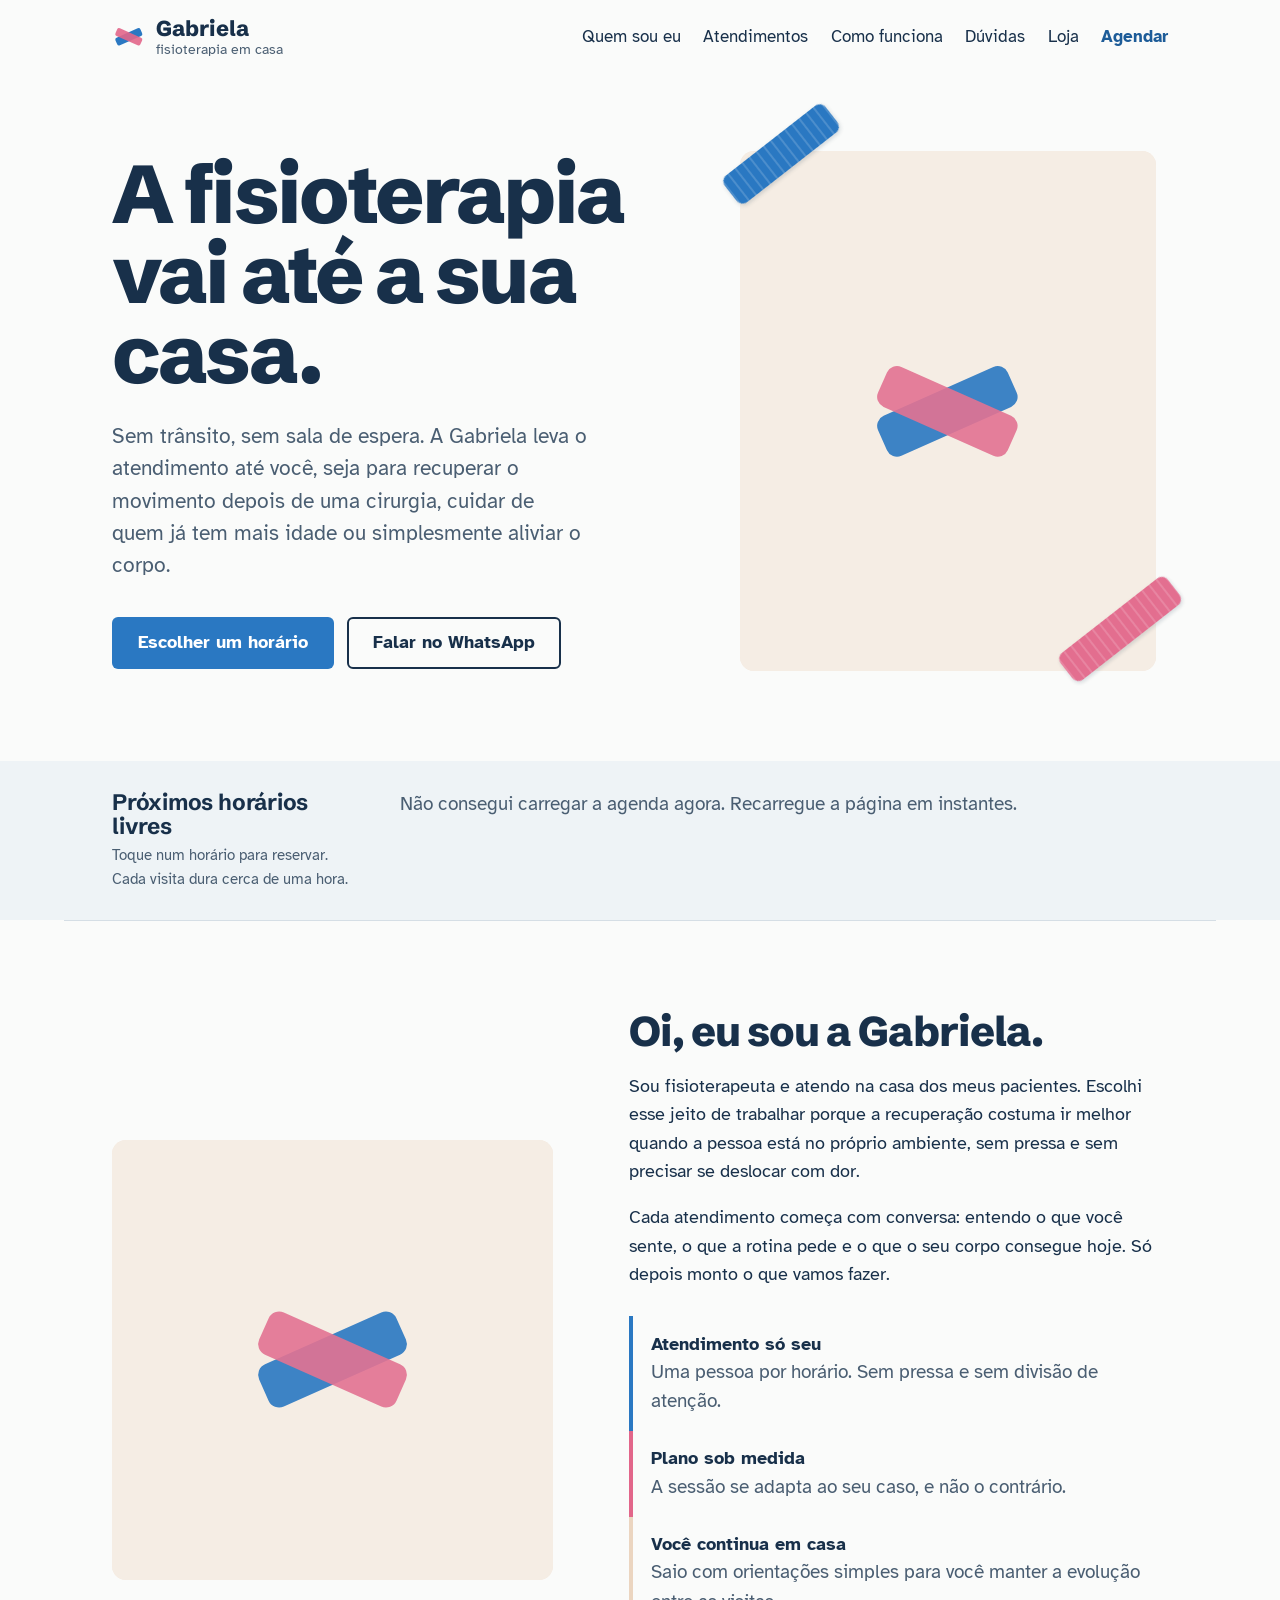
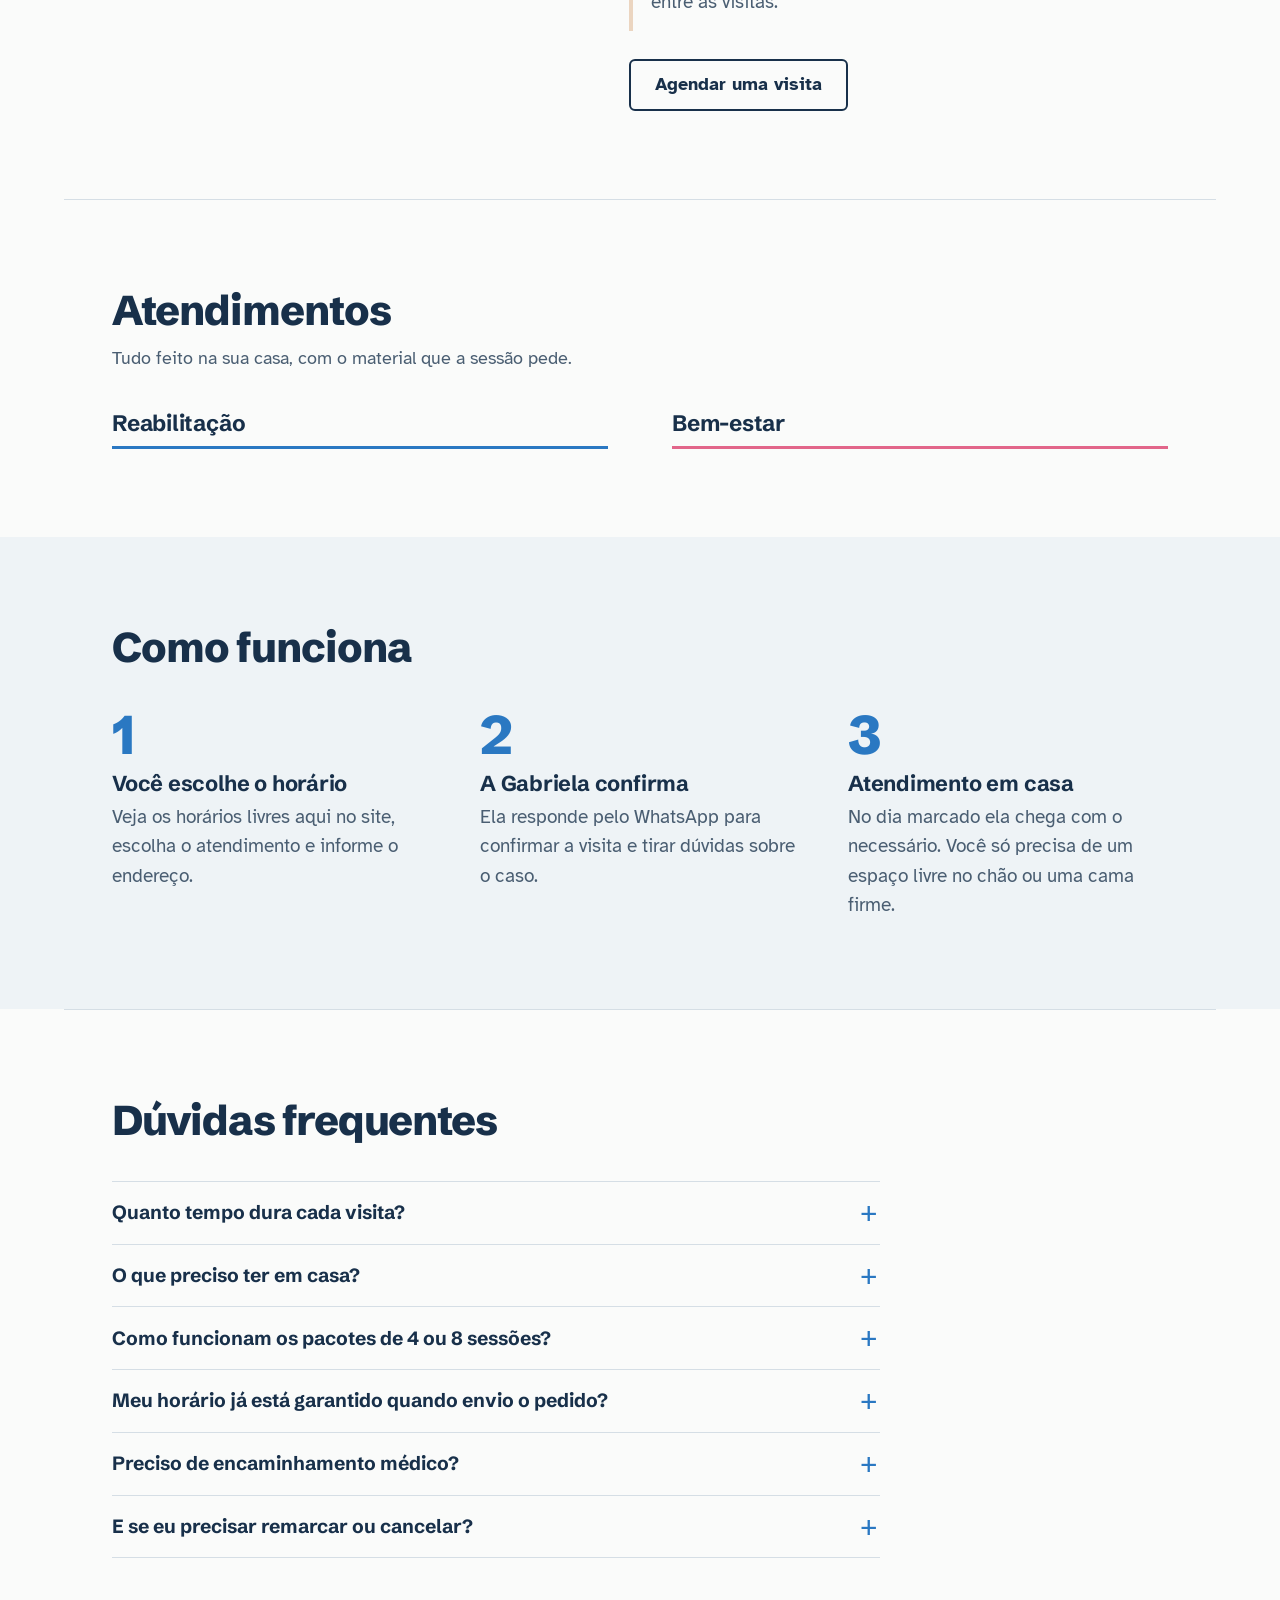
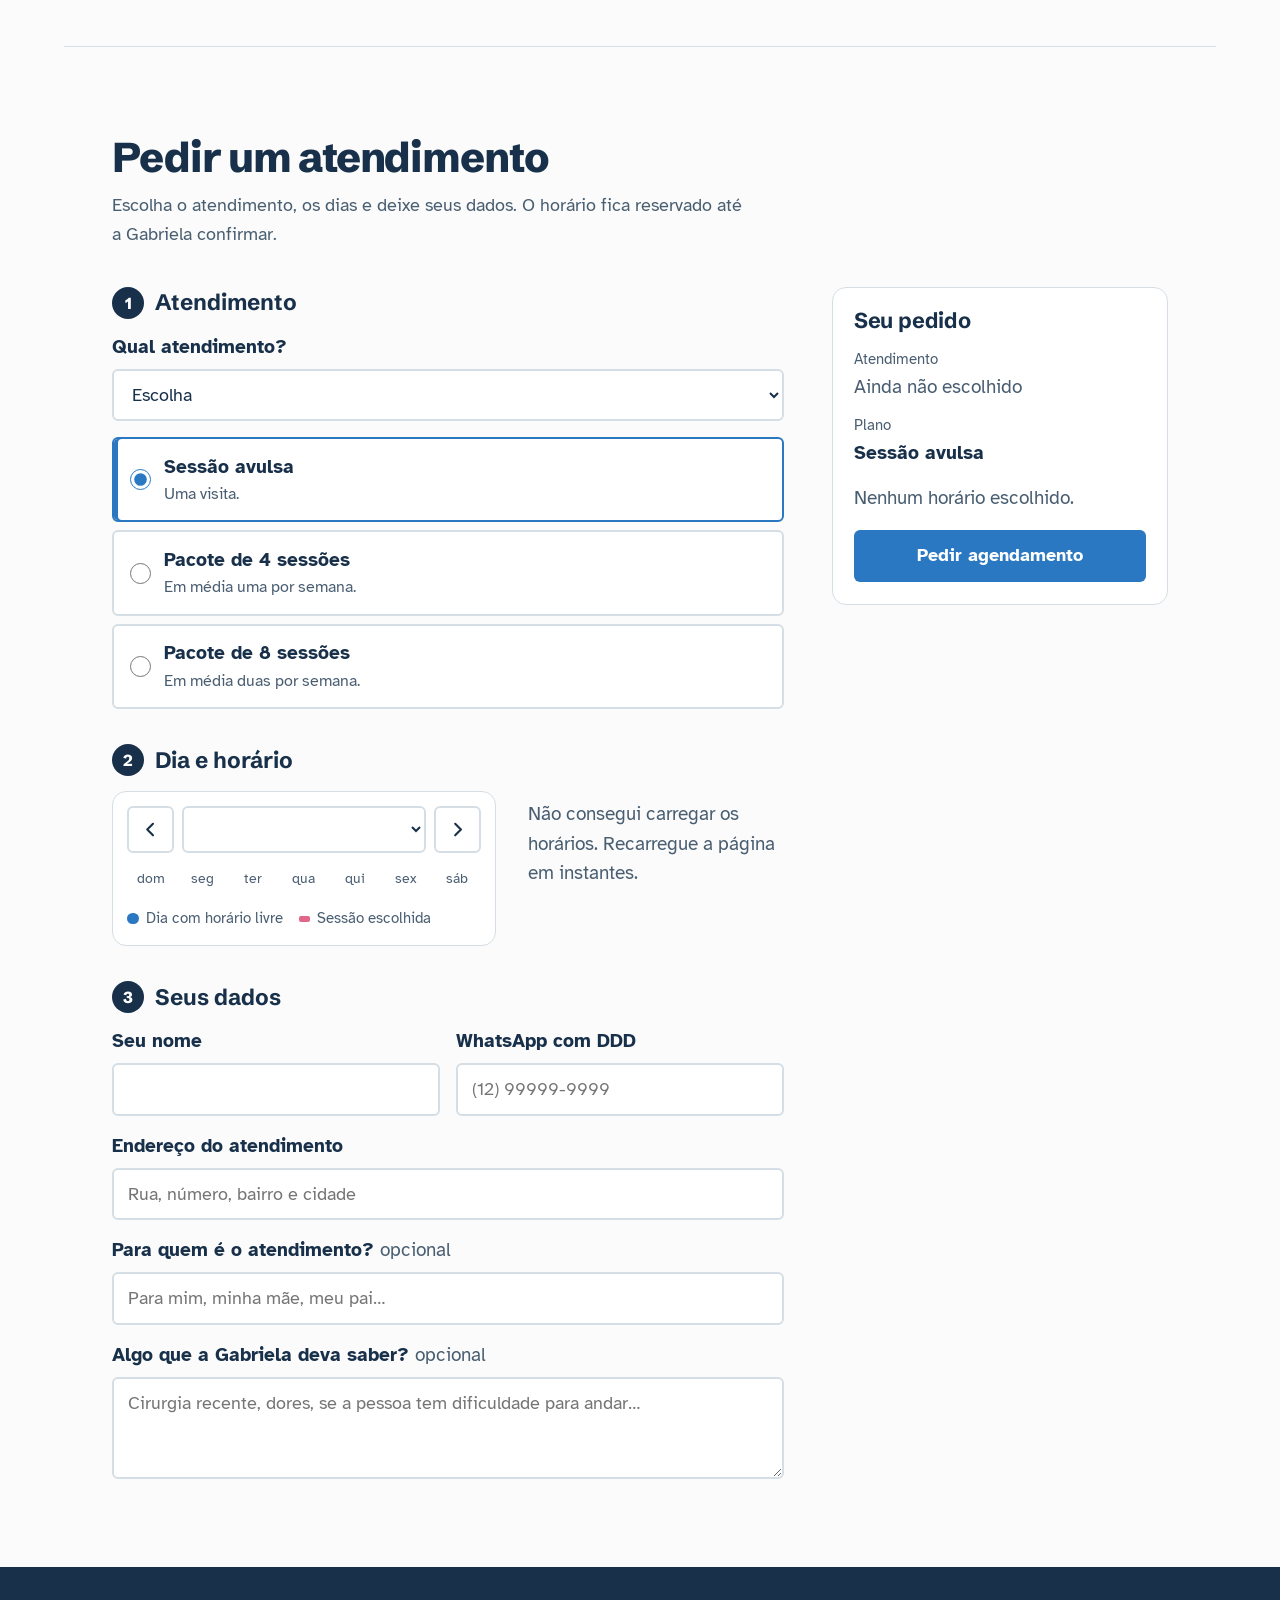
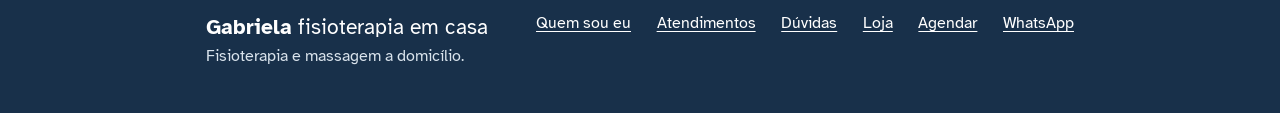
==== commit c1f68046: "Preços por atendimento, loja com sacola e pedidos, produtos e pedidos no painel Co-Authored-By: Clau" ====
--- a/web/index.html
+++ b/web/index.html
@@ -24,6 +24,7 @@
       <a href="#atendimentos">Atendimentos</a>
       <a href="#como-funciona">Como funciona</a>
       <a href="#duvidas">Dúvidas</a>
+      <a href="loja.html">Loja</a>
       <a class="nav-cta" href="#agendar">Agendar</a>
     </nav>
   </header>
@@ -153,9 +154,9 @@
               <em class="error" data-for="service"></em>
             </label>
             <div class="plans" role="radiogroup" aria-label="Sessão avulsa ou pacote">
-              <label class="plan"><input type="radio" name="plan" value="avulso" checked><span><strong>Sessão avulsa</strong><small>Uma visita.</small></span></label>
-              <label class="plan"><input type="radio" name="plan" value="pacote4"><span><strong>Pacote de 4 sessões</strong><small>Em média uma por semana.</small></span></label>
-              <label class="plan"><input type="radio" name="plan" value="pacote8"><span><strong>Pacote de 8 sessões</strong><small>Em média duas por semana.</small></span></label>
+              <label class="plan"><input type="radio" name="plan" value="avulso" checked><span><strong>Sessão avulsa</strong><small>Uma visita.</small></span><b class="plan-price" data-plan-price="avulso"></b></label>
+              <label class="plan"><input type="radio" name="plan" value="pacote4"><span><strong>Pacote de 4 sessões</strong><small>Em média uma por semana.</small></span><b class="plan-price" data-plan-price="pacote4"></b></label>
+              <label class="plan"><input type="radio" name="plan" value="pacote8"><span><strong>Pacote de 8 sessões</strong><small>Em média duas por semana.</small></span><b class="plan-price" data-plan-price="pacote8"></b></label>
             </div>
             <p class="plan-rule" id="plan-rule" hidden>No pacote, você marca todas as sessões agora. Elas precisam caber em 30 dias a partir da primeira, com no máximo uma por dia.</p>
           </fieldset>
@@ -236,6 +237,7 @@
         <a href="#quem-sou-eu">Quem sou eu</a>
         <a href="#atendimentos">Atendimentos</a>
         <a href="#duvidas">Dúvidas</a>
+        <a href="loja.html">Loja</a>
         <a href="#agendar">Agendar</a>
         <a class="js-whatsapp" href="#" hidden>WhatsApp</a>
       </nav>
--- a/web/styles.css
+++ b/web/styles.css
@@ -179,7 +179,7 @@
 }
 @media (max-width: 560px) {
   :root { --t-3: 2.1rem; }
-  .top nav a:not(.nav-cta) { display: none; }
+  .top nav a:not(.nav-cta):not([href="loja.html"]) { display: none; }
   .grid-2 { grid-template-columns: 1fr; }
   .btn { width: 100%; }
   .hero-actions .btn, .form-actions .btn { width: 100%; }
@@ -542,3 +542,96 @@
 .foto-card h3 { font-size: 1.2rem; }
 .foto-acts { display: flex; gap: 1rem; align-items: center; margin-top: .3rem; }
 .foto-acts label { cursor: pointer; }
+
+.svc-price { margin-top: .35rem; font-weight: 700; color: var(--fita-azul-escura); font-size: 1rem; }
+.plan { justify-content: space-between; }
+.plan > span:first-of-type { flex: 1; }
+.plan-price { font: 800 1.15rem/1 var(--f-display); color: var(--tinta); white-space: nowrap; }
+
+/* ---------- Loja ---------- */
+.top nav a[aria-current="page"] { font-weight: 700; text-decoration: underline; text-decoration-thickness: 3px; text-decoration-color: var(--fita-rosa); text-underline-offset: .3em; }
+.bag-link { font-weight: 700; }
+.bag-count { display: inline-grid; place-items: center; min-width: 1.5rem; height: 1.5rem; padding: 0 .35rem; border-radius: 999px; background: var(--fita-rosa); color: #fff; font-size: .85rem; margin-left: .2rem; }
+.bag-count[hidden] { display: none; }
+.loja-hero { background: var(--areia); }
+.loja-hero-in { max-width: var(--max); margin: 0 auto; padding: clamp(2rem, 5vw, 3.6rem) var(--gutter); }
+.loja-hero h1 { font-size: var(--t-3); font-weight: 800; letter-spacing: -0.025em; max-width: 18ch; }
+.loja-hero .lede { max-width: 48ch; }
+.loja-layout { max-width: var(--max); margin: 0 auto; padding: 2rem var(--gutter) 4rem; display: grid; grid-template-columns: minmax(0, 1fr) 22rem; gap: 2.5rem; align-items: start; }
+.chips { display: flex; flex-wrap: wrap; gap: .5rem; margin-bottom: 1.6rem; }
+.chip { font: 700 1rem/1 var(--f-texto); padding: .75rem 1.1rem; min-height: 2.75rem; border-radius: 999px; border: 2px solid var(--linha); background: #fff; color: var(--tinta); cursor: pointer; }
+.chip:hover { border-color: #AEBCC8; }
+.chip[aria-pressed="true"] { background: var(--tinta); border-color: var(--tinta); color: #fff; }
+.prod-grid { display: grid; grid-template-columns: repeat(auto-fill, minmax(15rem, 1fr)); gap: 2rem 1.6rem; }
+.prod { display: grid; grid-template-rows: auto auto 1fr auto; gap: .5rem; align-content: start; }
+.prod-img { aspect-ratio: 1 / 1; display: grid; place-items: center; border-radius: var(--raio-m); background: var(--areia); overflow: hidden; }
+.prod-img svg { width: 55%; }
+.prod-img img { width: 100%; height: 100%; object-fit: cover; }
+.prod-img.cat-oleos { background: #E8F0F8; }
+.prod-img.cat-fitas { background: #F6E9EE; }
+.prod h3 { font-size: 1.2rem; font-weight: 700; margin-top: .4rem; }
+.prod-desc { color: var(--tinta-suave); font-size: 1rem; }
+.prod-foot { display: flex; align-items: center; justify-content: space-between; gap: .8rem; margin-top: .3rem; }
+.prod-price { font: 800 1.35rem/1 var(--f-display); }
+.prod-low { color: #A23A5B; font-size: .95rem; }
+.btn[disabled] { opacity: .55; cursor: not-allowed; }
+.bag { position: sticky; top: 1rem; background: #fff; border: 1px solid var(--linha); border-radius: var(--raio-m); padding: 1.3rem; display: grid; gap: 1rem; }
+.bag h2 { font-size: 1.35rem; }
+.bag-empty { color: var(--tinta-suave); }
+.bag-list { list-style: none; margin: 0; padding: 0; display: grid; gap: .9rem; }
+.bag-list li { display: grid; grid-template-columns: minmax(0, 1fr) auto; gap: .4rem .8rem; padding-bottom: .9rem; border-bottom: 1px solid var(--linha); }
+.bag-list small { display: block; color: var(--tinta-suave); }
+.line-total { grid-column: 2; justify-self: end; }
+.qty { display: inline-flex; align-items: center; gap: .3rem; }
+.qty button { width: 2.5rem; height: 2.5rem; border-radius: var(--raio-s); border: 2px solid var(--linha); background: #fff; font: 700 1.2rem/1 var(--f-texto); cursor: pointer; color: var(--tinta); }
+.qty button:hover:not(:disabled) { border-color: var(--fita-azul); }
+.qty button:disabled { opacity: .4; cursor: not-allowed; }
+.qty b { min-width: 1.6rem; text-align: center; }
+.bag-total { display: flex; justify-content: space-between; font-size: 1.2rem; }
+.bag-total b { font: 800 1.5rem/1 var(--f-display); }
+.order-form { display: grid; gap: 1rem; padding-top: .4rem; }
+.deliv { display: grid; gap: .5rem; }
+.deliv legend { font-weight: 700; font-size: 1rem; font-family: var(--f-texto); margin-bottom: .4rem; }
+.bag-note { color: var(--tinta-suave); font-size: .95rem; }
+.order-form .btn { width: 100%; }
+@media (max-width: 960px) {
+  .loja-layout { grid-template-columns: 1fr; }
+  .bag { position: static; }
+}
+@media (max-width: 560px) {
+  .top nav a:not(.nav-cta):not([aria-current]):not(.bag-link):not([href="loja.html"]) { display: none; }
+  .top nav { gap: .9rem; }
+}
+
+/* ---------- Painel: preços, loja ---------- */
+.tbl-precos th:not(:first-child), .tbl-precos td:not(:first-child) { width: 13rem; }
+.tbl-precos .grp th { padding-top: 1.6rem; font: 700 1.2rem var(--f-display); color: var(--tinta); border-bottom: 3px solid var(--fita-azul); }
+.tbl-precos .grp:nth-of-type(n+2) th { border-bottom-color: var(--fita-rosa); }
+.money { display: flex; align-items: center; gap: .4rem; }
+.money span { color: var(--tinta-suave); }
+.money input { min-height: 2.8rem; padding: .5rem .7rem; }
+.subviews { display: flex; gap: 1.4rem; margin-top: 1rem; border-bottom: 1px solid var(--linha); }
+.subviews button { background: none; border: 0; border-bottom: 3px solid transparent; padding: .7rem 0; font: 700 1.05rem/1 var(--f-texto); color: var(--tinta-suave); cursor: pointer; }
+.subviews button[aria-current="page"] { color: var(--tinta); border-bottom-color: var(--fita-rosa); }
+.order { background: #fff; border: 1px solid var(--linha); border-radius: var(--raio-m); padding: 1.2rem 1.4rem; margin-top: 1.2rem; display: grid; gap: .8rem; }
+.order h3 { font-size: 1.25rem; }
+.order.status-cancelado { opacity: .65; }
+.order-items { list-style: none; margin: 0; padding: 0; display: grid; gap: .3rem; }
+.order-items li { display: flex; justify-content: space-between; gap: 1rem; padding: .3rem 0; border-bottom: 1px dotted var(--linha); }
+.order-total { display: flex; justify-content: space-between; font-size: 1.1rem; max-width: 24rem; }
+.tag-o-novo { border-color: var(--fita-rosa); color: #A23A5B; }
+.tag-o-pago, .tag-o-entregue, .tag-o-confirmado { border-color: var(--ok); color: var(--ok); }
+.novo-prod { margin: 1.2rem 0 .4rem; }
+.novo-prod summary { display: inline-flex; list-style: none; cursor: pointer; }
+.novo-prod summary::-webkit-details-marker { display: none; }
+.prod-form { display: grid; grid-template-columns: repeat(auto-fit, minmax(12rem, 1fr)); gap: 1rem; margin-top: 1rem; padding: 1.2rem; background: var(--nevoa); border-radius: var(--raio-m); align-items: end; }
+.prod-wide { grid-column: 1 / -1; }
+.prod-admin { display: grid; }
+.pa { display: grid; grid-template-columns: 9rem minmax(0, 1fr); gap: 1.4rem; padding: 1.4rem 0; border-bottom: 1px solid var(--linha); }
+.pa.is-off { opacity: .7; }
+.pa-img { display: grid; gap: .3rem; align-content: start; justify-items: start; }
+.pa-img > img, .pa-img > span { width: 9rem; height: 9rem; border-radius: var(--raio-m); object-fit: cover; background: var(--areia); display: grid; place-items: center; color: var(--tinta-suave); font-size: .95rem; }
+.pa-img label { cursor: pointer; }
+.pa-main { display: grid; gap: .8rem; }
+.pa-row { display: grid; grid-template-columns: repeat(auto-fit, minmax(11rem, 1fr)); gap: 1rem; }
+@media (max-width: 700px) { .pa { grid-template-columns: 1fr; } }
